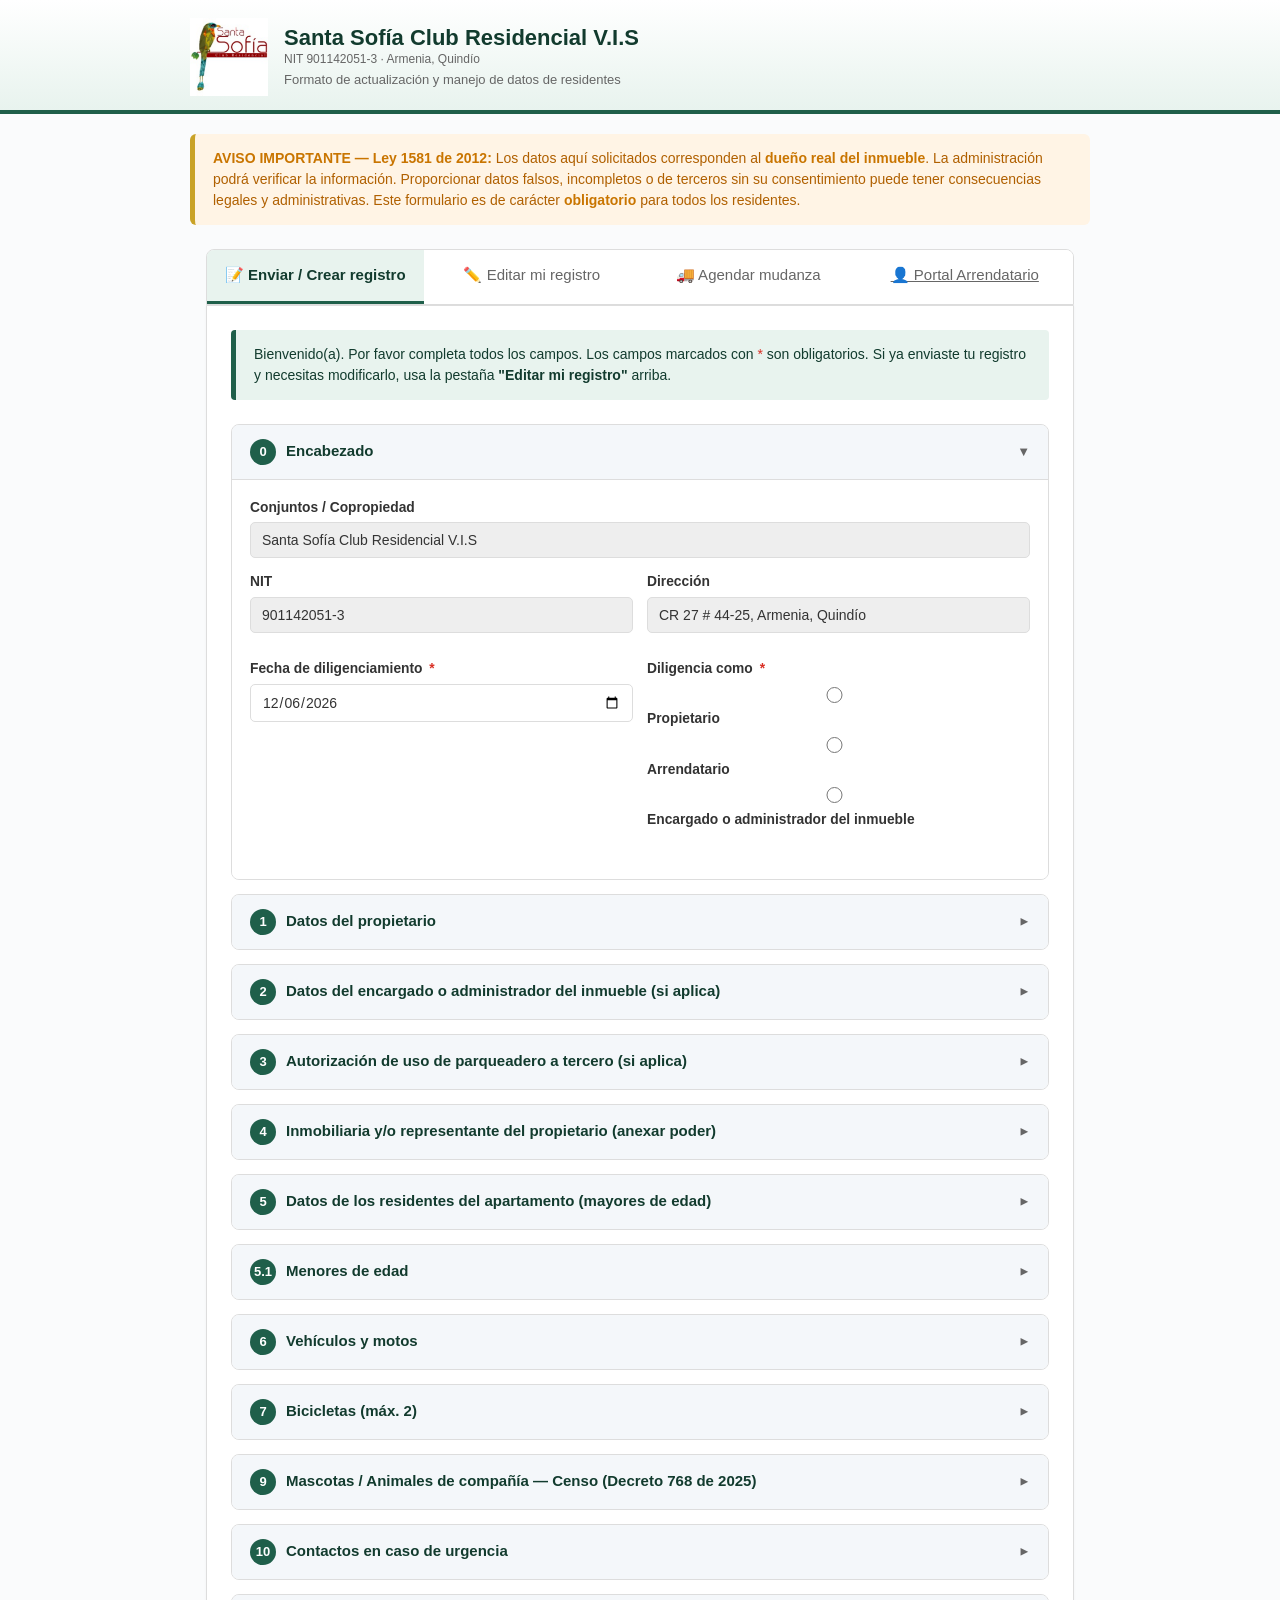
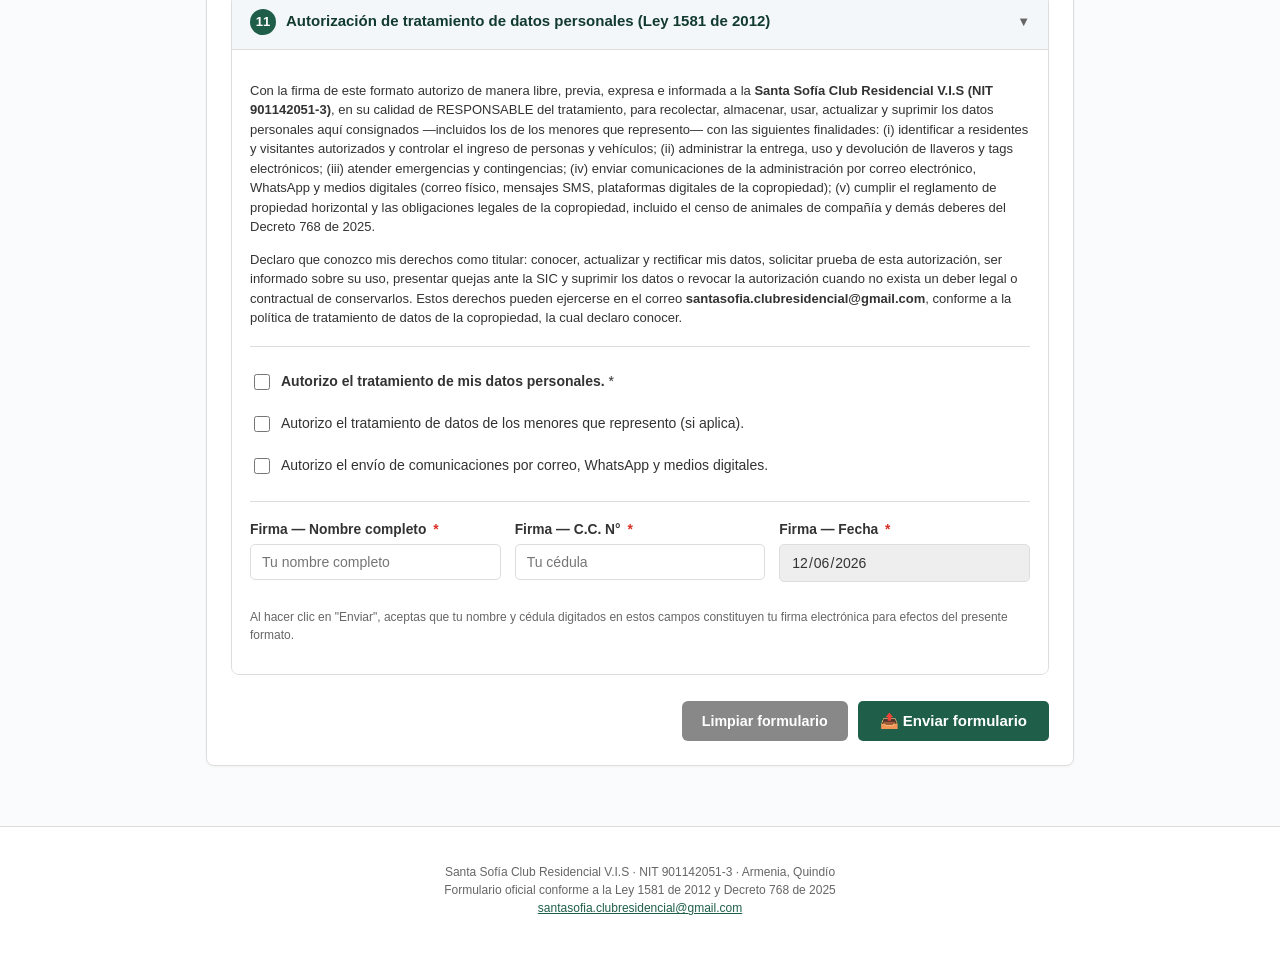
==== index.html @ 2fbe414e "fix(index.html): integrar 'Portal Arrendatario' en mode-tabs (4to tab) El botón estaba en un div sep" ====
<!DOCTYPE html>
<html lang="es">
<head>
  <meta charset="UTF-8">
  <meta name="viewport" content="width=device-width, initial-scale=1.0">
  <meta name="theme-color" content="#0066CC">
  <title>Formulario de Residentes — Santa Sofía Club Residencial V.I.S</title>
  <meta name="description" content="Formulario oficial para actualización de datos de residentes y propietarios de Santa Sofía Club Residencial V.I.S. Armenia, Quindío.">
  <link rel="icon" href="assets/logo.png" type="image/png">
  <link rel="stylesheet" href="assets/styles.css">
  <link rel="stylesheet" href="assets/arrendatario.css">
</head>
<body>

<header class="site-header">
  <div class="header-inner">
    <img src="assets/logo.png" alt="Logo Santa Sofía Club Residencial V.I.S" class="logo">
    <div class="header-text">
      <h1>Santa Sofía Club Residencial V.I.S</h1>
      <p class="nit">NIT 901142051-3 · Armenia, Quindío</p>
      <p class="sub">Formato de actualización y manejo de datos de residentes</p>
    </div>
  </div>
</header>

<div class="legal-banner">
  <strong>AVISO IMPORTANTE — Ley 1581 de 2012:</strong>
  Los datos aquí solicitados corresponden al <strong>dueño real del inmueble</strong>.
  La administración podrá verificar la información. Proporcionar datos falsos, incompletos
  o de terceros sin su consentimiento puede tener consecuencias legales y administrativas.
  Este formulario es de carácter <strong>obligatorio</strong> para todos los residentes.
</div>

<nav class="mode-switcher">
  <div class="mode-tabs" role="tablist">
    <button type="button" class="mode-tab active" data-mode="create" role="tab">
      📝 Enviar / Crear registro
    </button>
    <button type="button" class="mode-tab" data-mode="edit" role="tab">
      ✏️ Editar mi registro
    </button>
    <button type="button" class="mode-tab" data-mode="mudanzas" role="tab">
      🚚 Agendar mudanza
    </button>
    <a href="arrendatario.html" class="mode-tab" role="tab">👤 Portal Arrendatario</a>
  </div>
</nav>

<main>

  <!-- ============================================== -->
  <!-- VISTA: MODO CREAR                               -->
  <!-- ============================================== -->
  <div id="view-create">
    <div class="card" id="form-card">
      <div class="intro">
        Bienvenido(a). Por favor completa todos los campos. Los campos marcados con
        <span style="color:var(--err);">*</span> son obligatorios. Si ya enviaste tu registro y
        necesitas modificarlo, usa la pestaña <strong>"Editar mi registro"</strong> arriba.
      </div>

      <div id="alert-create" class="alert hidden" role="alert"></div>

      <div id="editIndicator" class="alert alert-info hidden">
        <strong>Modo edición activo.</strong> Estás modificando un registro existente.
        Tu N° de formulario se conserva.
        <button type="button" class="btn btn-secondary" id="btnNuevo" style="float:right; padding:4px 12px; font-size:13px;">
          Cancelar y crear uno nuevo
        </button>
        <div style="clear:both;"></div>
      </div>

      <form id="mainForm" novalidate>

        <!-- ====== ENCABEZADO + DILIGENCIA ====== -->
        <div class="section">
          <div class="section-head">
            <span><span class="section-num">0</span>Encabezado</span>
            <span class="arrow">▼</span>
          </div>
          <div class="section-body">
            <div class="field" style="margin-bottom:14px;">
              <label>Conjuntos / Copropiedad</label>
              <input type="text" value="Santa Sofía Club Residencial V.I.S" disabled>
            </div>
            <div class="row">
              <div class="field">
                <label>NIT</label>
                <input type="text" value="901142051-3" disabled>
              </div>
              <div class="field">
                <label>Dirección</label>
                <input type="text" value="CR 27 # 44-25, Armenia, Quindío" disabled>
              </div>
            </div>
            <div class="row">
              <div class="field">
                <label>Fecha de diligenciamiento <span class="req">*</span></label>
                <input type="date" id="firmaFecha" required>
              </div>
              <div class="field">
                <label>Diligencia como <span class="req">*</span></label>
                <div>
                  <label class="radio-row"><input type="radio" name="diligencia" value="Propietario" required> Propietario</label>
                  <label class="radio-row"><input type="radio" name="diligencia" value="Arrendatario"> Arrendatario</label>
                  <label class="radio-row"><input type="radio" name="diligencia" value="Tenedor / Otro"> Encargado o administrador del inmueble</label>
                  <div class="err-msg" style="margin-top:6px;"></div>
                </div>
              </div>
            </div>
          </div>
        </div>

        <!-- ====== 1. DATOS DEL PROPIETARIO ====== -->
        <div class="section collapsed">
          <div class="section-head">
            <span><span class="section-num">1</span>Datos del propietario</span>
            <span class="arrow">▼</span>
          </div>
          <div class="section-body">
            <div class="row">
              <div class="field">
                <label>Nombres y apellidos <span class="req">*</span></label>
                <input type="text" id="nombreProp" placeholder="Como aparece en la cédula" required>
                <div class="err-msg"></div>
              </div>
              <div class="field">
                <label>N° de identificación <span class="req">*</span></label>
                <input type="text" id="ccProp" placeholder="Cédula de ciudadanía" required>
                <div class="err-msg"></div>
              </div>
            </div>
            <div class="row">
              <div class="field">
                <label>Correo electrónico <span class="req">*</span></label>
                <input type="email" id="correoProp" placeholder="ejemplo@correo.com" required>
                <div class="err-msg"></div>
              </div>
              <div class="field">
                <label>Celular <span class="req">*</span></label>
                <input type="tel" id="celProp" placeholder="3001234567" required>
                <div class="err-msg"></div>
              </div>
            </div>
            <div class="row row-3">
              <div class="field">
                <label>Teléfono fijo</label>
                <input type="tel" id="telFijoProp" placeholder="(604) 123 4567">
              </div>
              <div class="field">
                <label>N° de apartamento <span class="req">*</span></label>
                <input type="text" id="apto" placeholder="Ej: 101, 202B, 9804" required>
                <div class="err-msg"></div>
              </div>
              <div class="field">
                <label>Matrícula del apartamento</label>
                <input type="text" id="matriculaApto" placeholder="Autocompleta al escribir el apto">
                <div class="err-msg"></div>
              </div>
            </div>
            <div id="apto-lookup-msg" class="lookup-msg hidden"></div>

            <h4 style="margin-top:18px; color:var(--azul-osc);">Parqueaderos</h4>
            <p style="margin:6px 0 12px 0; padding:12px 14px; background:#FFF7E6; border-left:5px solid #C9A227; border-radius:4px; font-size:14px; color:#5A4500; line-height:1.5;">
              <strong style="font-size:15px;">⚠️ Importante:</strong> si su apartamento <strong>no tiene parqueadero asignado</strong>, deje los campos vacíos y continúe. Los parqueaderos de <strong>Moto</strong> y <strong>Carro</strong> comparten la misma numeración pero tienen matrículas inmobiliarias distintas. Por eso el sistema <strong>no puede identificar la matrícula correcta si no elige primero el tipo</strong>.
              <br><br>
              <strong>Orden correcto para llenar:</strong>
              <br>
              <strong>1.</strong> Seleccione el tipo (<strong>Moto</strong> o <strong>Carro</strong>) en el menú desplegable
              <br>
              <strong>2.</strong> Escriba solo el número de la celda, ejemplo: <code style="background:#fff3cd; padding:2px 6px; border-radius:3px;">60</code>
              <br>
              <strong>3.</strong> La matrícula se autocompletará sola en el tercer campo
            </p>
            <div class="row row-3">
              <div class="field">
                <label>Tipo de parqueadero 1 (opcional)</label>
                <select id="parq1Tipo">
                  <option value="">-- Seleccione primero --</option>
                  <option value="Moto">Moto</option>
                  <option value="Carro">Carro</option>
                </select>
                <div class="err-msg"></div>
              </div>
              <div class="field">
                <label>N° de celda 1 (opcional)</label>
                <input type="text" id="parq1Celda" placeholder="Solo el número, ejemplo: 60">
                <div class="err-msg"></div>
              </div>
              <div class="field">
                <label>Matrícula Parqueadero 1</label>
                <input type="text" id="parq1Mat" placeholder="Se autocompleta al elegir tipo + número" readonly>
                <div class="err-msg"></div>
              </div>
            </div>
            <div id="parq1-lookup-msg" class="lookup-msg hidden"></div>

            <div class="row row-3">
              <div class="field">
                <label>Tipo de parqueadero 2 (opcional)</label>
                <select id="parq2Tipo">
                  <option value="">-- Seleccione primero --</option>
                  <option value="Moto">Moto</option>
                  <option value="Carro">Carro</option>
                </select>
                <div class="err-msg"></div>
              </div>
              <div class="field">
                <label>N° de celda 2 (opcional)</label>
                <input type="text" id="parq2Celda" placeholder="Solo el número, ejemplo: 34">
                <div class="err-msg"></div>
              </div>
              <div class="field">
                <label>Matrícula Parqueadero 2</label>
                <input type="text" id="parq2Mat" placeholder="Se autocompleta al elegir tipo + número" readonly>
                <div class="err-msg"></div>
              </div>
            </div>
            <div id="parq2-lookup-msg" class="lookup-msg hidden"></div>

            <div class="row row-3">
              <div class="field">
                <label>Tipo de parqueadero 3 (opcional)</label>
                <select id="parq3Tipo">
                  <option value="">-- Seleccione primero --</option>
                  <option value="Moto">Moto</option>
                  <option value="Carro">Carro</option>
                </select>
                <div class="err-msg"></div>
              </div>
              <div class="field">
                <label>N° de celda 3 (opcional)</label>
                <input type="text" id="parq3Celda" placeholder="Solo el número, ejemplo: 60">
                <div class="err-msg"></div>
              </div>
              <div class="field">
                <label>Matrícula Parqueadero 3</label>
                <input type="text" id="parq3Mat" placeholder="Se autocompleta al elegir tipo + número" readonly>
                <div class="err-msg"></div>
              </div>
            </div>
            <div id="parq3-lookup-msg" class="lookup-msg hidden"></div>

            <div class="row row-3">
              <div class="field">
                <label>Tipo de parqueadero 4 (opcional)</label>
                <select id="parq4Tipo">
                  <option value="">-- Seleccione primero --</option>
                  <option value="Moto">Moto</option>
                  <option value="Carro">Carro</option>
                </select>
                <div class="err-msg"></div>
              </div>
              <div class="field">
                <label>N° de celda 4 (opcional)</label>
                <input type="text" id="parq4Celda" placeholder="Solo el número, ejemplo: 34">
                <div class="err-msg"></div>
              </div>
              <div class="field">
                <label>Matrícula Parqueadero 4</label>
                <input type="text" id="parq4Mat" placeholder="Se autocompleta al elegir tipo + número" readonly>
                <div class="err-msg"></div>
              </div>
            </div>
            <div id="parq4-lookup-msg" class="lookup-msg hidden"></div>

            <div class="checkbox-row" style="margin-top:14px;">
              <label>
                <input type="checkbox" name="requiereRevision">
                Alguna matrícula mostrada arriba NO coincide con la real; requiere revisión administrativa.
              </label>
            </div>
            <div class="field" id="observMatriculas-wrap" style="display:none; margin-top:8px;">
              <label>Observaciones sobre las matrículas</label>
              <textarea id="observMatriculas" rows="2" placeholder="Indícanos cuál matrícula es incorrecta y, si la sabes, cuál es la correcta"></textarea>
            </div>
          </div>
        </div>

        <!-- ====== 2. DATOS DEL ENCARGADO O ADMINISTRADOR DEL INMUEBLE ====== -->
        <div class="section collapsed">
          <div class="section-head">
            <span><span class="section-num">2</span>Datos del encargado o administrador del inmueble (si aplica)</span>
            <span class="arrow">▼</span>
          </div>
          <div class="section-body">
            <p style="margin-top:0; color:var(--gris-med); font-size:13px;">Esta sección es opcional. Llénala solo si tú eres el encargado o administrador del inmueble y no el propietario.</p>
            <div class="row">
              <div class="field">
                <label>Nombres y apellidos</label>
                <input type="text" id="nombreArr">
              </div>
              <div class="field">
                <label>N° de identificación</label>
                <input type="text" id="ccArr">
              </div>
            </div>
            <div class="row">
              <div class="field">
                <label>Correo electrónico</label>
                <input type="email" id="correArr">
              </div>
              <div class="field">
                <label>Celular</label>
                <input type="tel" id="celArr">
              </div>
            </div>
          </div>
        </div>

        <!-- ====== 3. PARQUEADERO A TERCERO (v2.0: 2 filas × 6 campos) ====== -->
        <div class="section collapsed">
          <div class="section-head">
            <span><span class="section-num">3</span>Autorización de uso de parqueadero a tercero (si aplica)</span>
            <span class="arrow">▼</span>
          </div>
          <div class="section-body">
            <p style="margin-top:0; color:var(--gris-med); font-size:13px;">
              Si algún parqueadero suyo es usado por otra persona (ej: su inquilino no tiene vehículos y usted le alquila el parqueadero),
              complete los datos del tercero autorizado. Puede registrar hasta 2 autorizaciones (ej: una para parqueadero de carro y otra para parqueadero de moto).
              Si no aplica, deje las filas vacías.
            </p>

            <!-- Fila 1 -->
            <div class="autoriz-row" style="border:1px solid var(--gris-claro); border-radius:8px; padding:18px; margin-bottom:14px; background:var(--blanco);">
              <div class="row-title" style="font-weight:600; color:var(--verde-osc); margin-bottom:10px; padding-bottom:6px; border-bottom:1px dashed var(--gris-claro);">
                Fila 1
              </div>
              <div class="row row-6">
                <div class="field">
                  <label>N° Parqueadero</label>
                  <input type="text" id="parqTer1Parq" placeholder="Ej: Carro 119 / Moto 34">
                </div>
                <div class="field">
                  <label>Tipo</label>
                  <select id="parqTer1Tipo">
                    <option value="">Seleccione...</option>
                    <option value="Carro">Carro</option>
                    <option value="Moto">Moto</option>
                  </select>
                </div>
                <div class="field">
                  <label>Placa autorizado</label>
                  <input type="text" id="parqTer1Placa" placeholder="Opcional">
                </div>
                <div class="field">
                  <label>Nombre autorizado</label>
                  <input type="text" id="parqTer1Nom">
                </div>
                <div class="field">
                  <label>Apto N°</label>
                  <input type="text" id="parqTer1Apto">
                </div>
                <div class="field">
                  <label>Celular</label>
                  <input type="tel" id="parqTer1Cel">
                </div>
              </div>
              <div class="field-hint" style="font-size:11px; color:var(--gris-med); margin-top:6px; font-style:italic;">
                Complete todos los campos si autoriza este parqueadero. Si ninguno aplica, deje la fila vacía.
              </div>
            </div>

            <!-- Fila 2 -->
            <div class="autoriz-row" style="border:1px solid var(--gris-claro); border-radius:8px; padding:18px; background:var(--blanco);">
              <div class="row-title" style="font-weight:600; color:var(--verde-osc); margin-bottom:10px; padding-bottom:6px; border-bottom:1px dashed var(--gris-claro);">
                Fila 2 <span style="font-weight:400; color:var(--gris-med); font-size:12px;">— (opcional, para 2do parqueadero)</span>
              </div>
              <div class="row row-6">
                <div class="field">
                  <label>N° Parqueadero</label>
                  <input type="text" id="parqTer2Parq" placeholder="Ej: Carro 119 / Moto 34">
                </div>
                <div class="field">
                  <label>Tipo</label>
                  <select id="parqTer2Tipo">
                    <option value="">Seleccione...</option>
                    <option value="Carro">Carro</option>
                    <option value="Moto">Moto</option>
                  </select>
                </div>
                <div class="field">
                  <label>Placa autorizado</label>
                  <input type="text" id="parqTer2Placa" placeholder="Opcional">
                </div>
                <div class="field">
                  <label>Nombre autorizado</label>
                  <input type="text" id="parqTer2Nom">
                </div>
                <div class="field">
                  <label>Apto N°</label>
                  <input type="text" id="parqTer2Apto">
                </div>
                <div class="field">
                  <label>Celular</label>
                  <input type="tel" id="parqTer2Cel">
                </div>
              </div>
              <div class="field-hint" style="font-size:11px; color:var(--gris-med); margin-top:6px; font-style:italic;">
                Si tiene un segundo parqueadero para autorizar, complete esta fila también.
              </div>
            </div>
          </div>
        </div>

        <!-- ====== 4. INMOBILIARIA ====== -->
        <div class="section collapsed">
          <div class="section-head">
            <span><span class="section-num">4</span>Inmobiliaria y/o representante del propietario (anexar poder)</span>
            <span class="arrow">▼</span>
          </div>
          <div class="section-body">
            <div class="row">
              <div class="field">
                <label>Nombre / Razón social</label>
                <input type="text" id="inmobRazon">
              </div>
              <div class="field">
                <label>NIT</label>
                <input type="text" id="inmobNit">
              </div>
            </div>
            <div class="row row-3">
              <div class="field">
                <label>Persona de contacto</label>
                <input type="text" id="inmobContacto">
              </div>
              <div class="field">
                <label>Teléfono</label>
                <input type="tel" id="inmobTel">
              </div>
              <div class="field">
                <label>Correo</label>
                <input type="email" id="inmobCorreo">
              </div>
            </div>
          </div>
        </div>

        <!-- ====== 5. RESIDENTES MAYORES ====== -->
        <div class="section collapsed">
          <div class="section-head">
            <span><span class="section-num">5</span>Datos de los residentes del apartamento (mayores de edad)</span>
            <span class="arrow">▼</span>
          </div>
          <div class="section-body">
            <p style="margin-top:0; color:var(--gris-med); font-size:13px;">Incluye todas las personas mayores de edad que viven en el apartamento (excepto el titular de la sección 1).</p>
            <div id="residentes-container">
              <!-- 4 residentes en columnas -->
            </div>
          </div>
        </div>

        <!-- ====== 5.1 MENORES ====== -->
        <div class="section collapsed">
          <div class="section-head">
            <span><span class="section-num">5.1</span>Menores de edad</span>
            <span class="arrow">▼</span>
          </div>
          <div class="section-body">
            <p style="margin-top:0; color:var(--gris-med); font-size:13px;">
              El tratamiento de los datos de menores se realiza en su interés superior y bajo la
              autorización del representante legal que firma este formato (Ley 1581 de 2012).
            </p>
            <div id="menores-container"></div>
          </div>
        </div>

        <!-- ====== 6. VEHÍCULOS Y MOTOS ====== -->
        <div class="section collapsed">
          <div class="section-head">
            <span><span class="section-num">6</span>Vehículos y motos</span>
            <span class="arrow">▼</span>
          </div>
          <div class="section-body">
            <div class="subsection-title">Vehículos</div>
            <div id="vehiculos-container"></div>
            <div class="subsection-title">Motos</div>
            <div id="motos-container"></div>
          </div>
        </div>

        <!-- ====== 7. BICICLETAS ====== -->
        <div class="section collapsed">
          <div class="section-head">
            <span><span class="section-num">7</span>Bicicletas (máx. 2)</span>
            <span class="arrow">▼</span>
          </div>
          <div class="section-body">
            <div id="bicis-container"></div>
          </div>
        </div>

        <!-- ====== 9. MASCOTAS ====== -->
        <div class="section collapsed">
          <div class="section-head">
            <span><span class="section-num">9</span>Mascotas / Animales de compañía — Censo (Decreto 768 de 2025)</span>
            <span class="arrow">▼</span>
          </div>
          <div class="section-body">
            <div id="mascotas-container"></div>
            <p style="font-size:12px; color:var(--gris-med);">
              <em>Solo para caninos de manejo especial (Ley 1801/2016 art. 128 y 134; Decreto 768/2025):</em>
              deben registrarse a nombre de un mayor de edad y contar con póliza de responsabilidad
              civil extracontractual vigente.
            </p>
          </div>
        </div>

        <!-- ====== 10. EMERGENCIAS ====== -->
        <div class="section collapsed">
          <div class="section-head">
            <span><span class="section-num">10</span>Contactos en caso de urgencia</span>
            <span class="arrow">▼</span>
          </div>
          <div class="section-body">
            <p style="margin-top:0; color:var(--gris-med); font-size:13px;">En caso de accidente, novedad o contingencia, comunicarse con:</p>
            <div id="emergencias-container"></div>
          </div>
        </div>

        <!-- ====== 11. AUTORIZACIÓN + FIRMA ====== -->
        <div class="section">
          <div class="section-head">
            <span><span class="section-num">11</span>Autorización de tratamiento de datos personales (Ley 1581 de 2012)</span>
            <span class="arrow">▼</span>
          </div>
          <div class="section-body">
            <p style="font-size:13px; color:var(--gris-tx);">
              Con la firma de este formato autorizo de manera libre, previa, expresa e informada a la
              <strong>Santa Sofía Club Residencial V.I.S (NIT 901142051-3)</strong>, en su calidad de RESPONSABLE del tratamiento,
              para recolectar, almacenar, usar, actualizar y suprimir los datos personales aquí consignados
              —incluidos los de los menores que represento— con las siguientes finalidades:
              (i) identificar a residentes y visitantes autorizados y controlar el ingreso de personas y vehículos;
              (ii) administrar la entrega, uso y devolución de llaveros y tags electrónicos;
              (iii) atender emergencias y contingencias;
              (iv) enviar comunicaciones de la administración por correo electrónico, WhatsApp y medios digitales (correo físico, mensajes SMS, plataformas digitales de la copropiedad);
              (v) cumplir el reglamento de propiedad horizontal y las obligaciones legales de la copropiedad,
              incluido el censo de animales de compañía y demás deberes del Decreto 768 de 2025.
            </p>
            <p style="font-size:13px; color:var(--gris-tx);">
              Declaro que conozco mis derechos como titular: conocer, actualizar y rectificar mis datos,
              solicitar prueba de esta autorización, ser informado sobre su uso, presentar quejas ante la SIC
              y suprimir los datos o revocar la autorización cuando no exista un deber legal o contractual
              de conservarlos. Estos derechos pueden ejercerse en el correo <strong>santasofia.clubresidencial@gmail.com</strong>,
              conforme a la política de tratamiento de datos de la copropiedad, la cual declaro conocer.
            </p>

            <hr class="sep">

            <div class="checkbox-row">
              <input type="checkbox" id="autDatos" name="autDatos" required>
              <label for="autDatos"><strong>Autorizo el tratamiento de mis datos personales.</strong> <span class="req">*</span></label>
            </div>
            <div class="checkbox-row">
              <input type="checkbox" id="autMenores" name="autMenores">
              <label for="autMenores">Autorizo el tratamiento de datos de los menores que represento (si aplica).</label>
            </div>
            <div class="checkbox-row">
              <input type="checkbox" id="autCom" name="autCom">
              <label for="autCom">Autorizo el envío de comunicaciones por correo, WhatsApp y medios digitales.</label>
            </div>

            <hr class="sep">

            <div class="row row-3">
              <div class="field">
                <label>Firma — Nombre completo <span class="req">*</span></label>
                <input type="text" id="firmaNom" placeholder="Tu nombre completo" required>
                <div class="err-msg"></div>
              </div>
              <div class="field">
                <label>Firma — C.C. N° <span class="req">*</span></label>
                <input type="text" id="firmaCC" placeholder="Tu cédula" required>
                <div class="err-msg"></div>
              </div>
              <div class="field">
                <label>Firma — Fecha <span class="req">*</span></label>
                <input type="date" id="firmaFecha2" disabled>
              </div>
            </div>
            <p style="font-size:12px; color:var(--gris-med);">
              Al hacer clic en "Enviar", aceptas que tu nombre y cédula digitados en estos campos
              constituyen tu firma electrónica para efectos del presente formato.
            </p>
          </div>
        </div>

        <div class="actions-bar">
          <button type="button" class="btn btn-secondary" onclick="document.getElementById('mainForm').reset(); document.querySelectorAll('.field.has-error').forEach(f=>f.classList.remove('has-error'));">
            Limpiar formulario
          </button>
          <button type="button" class="btn btn-primary" id="btnEnviar">
            📤 Enviar formulario
          </button>
        </div>

      </form>
    </div>

    <!-- ====== TARJETA DE ÉXITO ====== -->
    <div id="success-card" class="card success-card hidden">
      <div class="check">✅</div>
      <h2 id="success-title">¡Registro creado exitosamente!</h2>
      <p>Tu N° de formulario es:</p>
      <div class="num-form" id="success-num-form">SS-0000</div>
      <div class="advice" id="success-advice"></div>
      <div style="margin-top:20px;">
        <button type="button" class="btn btn-secondary" onclick="window.print();">🖨️ Imprimir comprobante</button>
        <button type="button" class="btn btn-primary" id="btnNuevoAfter" onclick="location.reload();">Enviar otro registro</button>
      </div>
    </div>
  </div>

  <!-- ============================================== -->
  <!-- VISTA: MODO EDITAR (LOOKUP)                     -->
  <!-- ============================================== -->
  <div id="view-edit" class="hidden">
    <div class="lookup-box">
      <h3>✏️ Editar mi registro</h3>
      <p>Ingresa tu <strong>N° de formulario</strong> (recibido al crear tu registro) y tu <strong>N° de apartamento</strong> para cargar tus datos y modificarlos.</p>
      <div id="alert-edit" class="alert hidden"></div>
      <div class="field" style="margin-bottom:12px;">
        <label>N° de formulario <span class="req">*</span></label>
        <input type="text" id="lookupNumForm" placeholder="Ej: SS-0042">
      </div>
      <div class="field" style="margin-bottom:18px;">
        <label>N° de apartamento <span class="req">*</span></label>
        <input type="text" id="lookupApto" placeholder="Ej: 101, 202B">
      </div>
      <button type="button" class="btn btn-primary btn-block" id="btnBuscar">
        🔍 Buscar mi registro
      </button>
      <p style="margin-top:18px; font-size:12px; color:var(--gris-med);">
        <strong>¿Perdiste tu N° de formulario?</strong> Escríbenos a
        <a href="mailto:santasofia.clubresidencial@gmail.com">santasofia.clubresidencial@gmail.com</a> con tu nombre, cédula y N° de apartamento
        para que podamos ayudarte a recuperar tu número.
      </p>
    </div>
  </div>

  <!-- ============================================== -->
  <!-- VISTA: MUDANZAS (Agendar)                       -->
  <!-- ============================================== -->
  <div id="view-mudanzas" class="hidden">
    <style>
      #mudCalendario { margin: 12px 0; }
      .mud-mes { margin-bottom: 16px; }
      .mud-mes h4 { color: var(--azul-osc); margin-bottom: 8px; }
      .mud-cal-grid { background: #fff; border: 1px solid var(--gris-borde); border-radius: 8px; padding: 8px; }
      .mud-cal-hdr { display: grid; grid-template-columns: repeat(7, 1fr); gap: 4px; margin-bottom: 6px; }
      .mud-cal-hdr span { text-align: center; font-size: 11px; font-weight: 600; color: var(--gris-med); }
      .mud-cal-dias { display: grid; grid-template-columns: repeat(7, 1fr); gap: 4px; }
      .mud-cal-dias span { aspect-ratio: 1; }
      .mud-dia { aspect-ratio: 1; border: 1px solid var(--gris-borde); border-radius: 6px; background: #fff; cursor: pointer; font-size: 13px; }
      .mud-dia:hover:not(:disabled) { background: var(--azul-claro); }
      .mud-dia-seleccionado { background: var(--azul-osc); color: white; border-color: var(--azul-osc); }
      .mud-dia-deshabilitado { background: #F0F0F0; color: var(--gris-med); cursor: not-allowed; }
      .mud-slots-grid { display: grid; grid-template-columns: repeat(2, 1fr); gap: 8px; margin-top: 12px; }
      .mud-slot { padding: 12px; border: 1px solid var(--gris-borde); border-radius: 6px; background: #fff; cursor: pointer; font-size: 13px; }
      .mud-slot-disponible:hover { background: var(--azul-claro); }
      .mud-slot-ocupado { background: #FFF0F0; color: var(--gris-med); cursor: not-allowed; }
      .mud-slot-seleccionado { background: var(--azul-osc); color: white; border-color: var(--azul-osc); }
      .mud-reserva-card { border: 1px solid var(--gris-borde); border-radius: 8px; padding: 14px; margin-bottom: 10px; background: #fff; }
      .mud-reserva-header { display: flex; justify-content: space-between; align-items: center; margin-bottom: 8px; padding-bottom: 6px; border-bottom: 1px solid var(--gris-borde); }
      .mud-reserva-id { font-family: monospace; font-weight: bold; color: var(--azul-osc); font-size: 15px; }
      .mud-estado-badge { padding: 3px 10px; border-radius: 12px; font-size: 11px; font-weight: 600; }
      .mud-estado-confirmada { background: #DCFCE7; color: #166534; }
      .mud-estado-cancelada { background: #FEE2E2; color: #991B1B; }
      .mud-estado-completada { background: #E0E7FF; color: #3730A3; }
      .mud-reserva-detail { font-size: 13px; line-height: 1.6; }
      .mud-reserva-detail strong { color: var(--azul-osc); }
      .mud-reserva-actions { margin-top: 10px; text-align: right; }
      @media (max-width: 600px) { .mud-slots-grid { grid-template-columns: 1fr; } }
    </style>

    <!-- Vista 1: Login -->
    <div id="mud-vista-login" class="card">
      <h3>🚚 Agendar mudanza</h3>
      <p>Solo el propietario del inmueble o el encargado autorizado pueden reservar el ascensor para mudanza. Las mudanzas deben agendarse con al menos <strong>2 días calendario</strong> de anticipación.</p>
      <div id="alert-mud-login" class="alert hidden" role="alert"></div>
      <div class="field" style="margin-bottom:12px;">
        <label>N° de formulario <span class="req">*</span></label>
        <input type="text" id="mudNumForm" placeholder="Ej: SS-0042" autocomplete="off">
      </div>
      <div class="field" style="margin-bottom:12px;">
        <label>N° de apartamento <span class="req">*</span></label>
        <input type="text" id="mudApto" placeholder="Ej: 311" autocomplete="off">
      </div>
      <div class="field" style="margin-bottom:18px;">
        <label>Cédula del propietario <span class="req">*</span></label>
        <input type="text" id="mudCcProp" placeholder="Solo números, sin puntos ni guiones" inputmode="numeric" autocomplete="off">
        <small style="color:var(--gris-med);">La cédula debe coincidir con la registrada en el formulario de residentes.</small>
      </div>
      <button type="button" class="btn btn-primary btn-block" id="btnMudVerificar">🔍 Verificar</button>
      <div style="text-align:center; margin-top:16px; font-size:13px; color:var(--gris-med);">
        ¿Ya tienes reserva? <a href="#" id="linkMisReservas">Ver mis reservas</a>
      </div>
    </div>

    <!-- Vista 2: Form -->
    <div id="mud-vista-form" class="card hidden">
      <h3>🚚 Agendar mudanza</h3>
      <div id="alert-mud-form" class="alert hidden" role="alert"></div>

      <div class="section">
        <div class="section-head"><span><span class="section-num">1</span>Tipo de autorización</span><span class="arrow">▼</span></div>
        <div class="section-body">
          <label class="radio-row"><input type="radio" name="mudTipo" value="Salida"> <strong>Salida</strong> del arrendatario actual</label>
          <label class="radio-row"><input type="radio" name="mudTipo" value="Ingreso"> <strong>Ingreso</strong> del nuevo arrendatario</label>
        </div>
      </div>

      <div class="section">
        <div class="section-head"><span><span class="section-num">2</span>Torre y ascensor</span><span class="arrow">▼</span></div>
        <div class="section-body">
          <div class="row">
            <div class="field">
              <label>Torre <span class="req">*</span></label>
              <select id="mudTorre">
                <option value="Naranja">Naranja</option>
                <option value="Amarilla">Amarilla</option>
                <option value="Verde">Verde</option>
                <option value="Azul">Azul</option>
              </select>
            </div>
            <div class="field">
              <label>Ascensor</label>
              <input type="text" value="A (único habilitado)" disabled style="background:var(--gris-claro);">
            </div>
          </div>
        </div>
      </div>

      <div class="section">
        <div class="section-head"><span><span class="section-num">3</span>Fecha y horario</span><span class="arrow">▼</span></div>
        <div class="section-body">
          <p style="font-size:13px; color:var(--gris-med); margin-top:0;">
            Domingo y festivos no hay servicio. La vigilancia no permite ingreso en festivos aunque haya reserva.
          </p>
          <div id="mudCalendario"></div>
          <div id="mudSlots"></div>
        </div>
      </div>

      <div class="section">
        <div class="section-head"><span><span class="section-num">4</span>Datos adicionales (opcionales)</span><span class="arrow">▼</span></div>
        <div class="section-body">
          <div class="row">
            <div class="field"><label>Empresa de mudanza</label><input type="text" id="mudEmpresa" placeholder="Ej: Mudanzas XYZ"></div>
            <div class="field"><label>Placa del vehículo</label><input type="text" id="mudPlaca" placeholder="Ej: ABC123" maxlength="10"></div>
          </div>
          <div class="field"><label>Observaciones</label><textarea id="mudObservaciones" rows="2" placeholder="Información adicional"></textarea></div>
        </div>
      </div>

      <div style="margin-top:20px; display:flex; gap:10px;">
        <button type="button" class="btn btn-secondary" id="btnMudVolver">← Volver al inicio</button>
        <button type="button" class="btn btn-secondary" id="btnMudMisReservas">📋 Ver mis reservas</button>
        <button type="button" class="btn btn-primary btn-block" id="btnMudReservar" disabled>📅 Confirmar reserva</button>
      </div>
    </div>

    <!-- Vista 3: Confirmación -->
    <div id="mud-vista-ok" class="card hidden">
      <h3>✅ Reserva confirmada</h3>
      <p>ID Reserva: <strong id="mudOkId"></strong></p>
      <div id="mudOkDetalle"></div>
      <div id="mudOkAlerta" class="alert alert-info hidden"></div>
      <div style="margin-top:20px; display:flex; gap:10px;">
        <button type="button" class="btn btn-primary btn-block" id="btnMudOtra">Hacer otra reserva</button>
        <button type="button" class="btn btn-secondary btn-block" id="btnMudVerMisReservas">📋 Ver mis reservas</button>
      </div>
    </div>

    <!-- Vista 4: Mis reservas (FUNCIONAL) -->
    <div id="mud-vista-mis" class="card hidden">
      <h3>📋 Mis reservas</h3>
      <p id="mudMisSubtitulo" style="color:var(--gris-med);"></p>
      <div id="alert-mud-mis" class="alert hidden" role="alert"></div>
      <div id="mudMisLista"></div>
      <div style="margin-top:20px;">
        <button type="button" class="btn btn-secondary" id="btnMudVolverMis">← Volver al inicio</button>
      </div>
    </div>

  </div>

</main>

<footer class="site-footer">
  <p>
    Santa Sofía Club Residencial V.I.S · NIT 901142051-3 · Armenia, Quindío<br>
    Formulario oficial conforme a la Ley 1581 de 2012 y Decreto 768 de 2025<br>
    <a href="mailto:santasofia.clubresidencial@gmail.com">santasofia.clubresidencial@gmail.com</a>
  </p>
</footer>

<script src="js/clear-residente.js"></script>
<script src="js/app.js"></script>
<script>
  // ============================================================
  // Generador dinámico de campos repetidos (residentes, vehículos, etc.)
  // ============================================================
  function makeRowHTML(prefix, fields) {
    return '<div class="row row-3">' +
      fields.map(f => `
        <div class="field">
          <label>${f.label}</label>
          <input type="${f.type || 'text'}" id="${prefix}${f.id}" placeholder="${f.ph || ''}">
        </div>`).join('') +
      '</div>';
  }

  // Residentes (4)
  const residentesFields = [
    { id: 'Nombre', label: 'Nombres y apellidos' },
    { id: 'CC',     label: 'Cédula' },
    { id: 'Correo', label: 'Correo', type: 'email' },
    { id: 'Cel',    label: 'Celular', type: 'tel' },
    { id: 'Parent', label: 'Parentesco' },
  ];
  let html = '';
  for (let i = 1; i <= 4; i++) {
    html += '<div class="subsection-title">Residente #' + i + '</div>';
    html += '<div class="row">' +
      ['Nombre','CC'].map(f => `
        <div class="field"><label>${i === 1 ? (f === 'Nombre' ? 'Nombres y apellidos' : 'Cédula') : (f === 'Nombre' ? 'Nombres y apellidos' : 'Cédula')}</label>
        <input type="text" id="r${i}${f}"></div>`).join('') +
      '</div>' +
      '<div class="row row-3">' +
      [
        { id: 'Correo', label: 'Correo', type: 'email' },
        { id: 'Cel', label: 'Celular', type: 'tel' },
        { id: 'Parent', label: 'Parentesco' }
      ].map(f => `<div class="field"><label>${f.label}</label><input type="${f.type||'text'}" id="r${i}${f.id}"></div>`).join('') +
      '</div>';
  }
  document.getElementById('residentes-container').innerHTML = html;

  // Menores (4)
  html = '';
  for (let i = 1; i <= 4; i++) {
    html += '<div class="subsection-title">Menor #' + i + '</div>' +
      '<div class="row row-3">' +
        '<div class="field"><label>Nombres y apellidos</label><input type="text" id="m' + i + 'Nombre"></div>' +
        '<div class="field"><label>Edad</label><input type="number" id="m' + i + 'Edad" min="0" max="17"></div>' +
        '<div class="field"><label>Parentesco / representante legal</label><input type="text" id="m' + i + 'Parent"></div>' +
      '</div>';
  }
  document.getElementById('menores-container').innerHTML = html;

  // Vehículos (4)
  html = '';
  for (let i = 1; i <= 4; i++) {
    html += '<div class="subsection-title">Vehículo #' + i + '</div>' +
      '<div class="row row-3">' +
        ['Marca','Tipo','Color','Placa','Modelo'].map(f =>
          '<div class="field"><label>' + f + '</label><input type="text" id="v' + i + f + '"></div>').join('') +
        '<div class="field"><label>N° Tag</label><input type="text" id="v' + i + 'Tag"></div>' +
      '</div>';
  }
  document.getElementById('vehiculos-container').innerHTML = html;

  // Motos (4)
  html = '';
  for (let i = 1; i <= 4; i++) {
    html += '<div class="subsection-title">Moto #' + i + '</div>' +
      '<div class="row row-3">' +
        ['Marca','Tipo','Color','Placa','Modelo'].map(f =>
          '<div class="field"><label>' + f + '</label><input type="text" id="mo' + i + f + '"></div>').join('') +
        '<div class="field"><label>N° Tag</label><input type="text" id="mo' + i + 'Tag"></div>' +
      '</div>';
  }
  document.getElementById('motos-container').innerHTML = html;

  // Bicis (2)
  html = '';
  for (let i = 1; i <= 2; i++) {
    html += '<div class="subsection-title">Bicicleta #' + i + '</div>' +
      '<div class="row">' +
        ['Marca','Color','Clase','Serial'].map(f =>
          '<div class="field"><label>' + (f === 'Serial' ? 'N° serial del marco' : f) + '</label><input type="text" id="bici' + i + f + '"></div>').join('') +
      '</div>';
  }
  document.getElementById('bicis-container').innerHTML = html;

  // Mascotas (4)
  html = '';
  for (let i = 1; i <= 4; i++) {
    html += '<div class="subsection-title">Mascota #' + i + '</div>' +
      '<div class="row row-3">' +
        '<div class="field"><label>Tipo</label><input type="text" id="masc' + i + 'Tipo" placeholder="Perro, Gato, ..."></div>' +
        '<div class="field"><label>Nombre</label><input type="text" id="masc' + i + 'Nombre"></div>' +
        '<div class="field"><label>Raza</label><input type="text" id="masc' + i + 'Raza"></div>' +
      '</div>' +
      '<div class="row row-3">' +
        '<div class="field"><label>Color</label><input type="text" id="masc' + i + 'Color"></div>' +
        '<div class="field"><label>Sexo</label><select id="masc' + i + 'Sexo"><option value="">—</option><option>Macho</option><option>Hembra</option></select></div>' +
        '<div class="field"><label>Fecha última vacuna</label><input type="date" id="masc' + i + 'Vacuna"></div>' +
      '</div>' +
      '<div class="row">' +
        '<div class="field"><label>¿Manejo especial?</label>' +
          '<div>' +
            '<label class="radio-row"><input type="radio" name="masc' + i + 'Esp" value="Sí"> Sí</label>' +
            '<label class="radio-row"><input type="radio" name="masc' + i + 'Esp" value="No"> No</label>' +
          '</div></div>' +
      '</div>' +
      '<div class="row row-3">' +
        '<div class="field"><label>N° de registro del canino</label><input type="text" id="masc' + i + 'Registro"></div>' +
        '<div class="field"><label>Aseguradora</label><input type="text" id="masc' + i + 'Aseguradora"></div>' +
        '<div class="field"><label>N° de póliza</label><input type="text" id="masc' + i + 'Poliza"></div>' +
      '</div>';
  }
  document.getElementById('mascotas-container').innerHTML = html;

  // Emergencias (2)
  html = '';
  for (let i = 1; i <= 2; i++) {
    html += '<div class="subsection-title">Contacto #' + i + '</div>' +
      '<div class="row row-3">' +
        '<div class="field"><label>Nombre</label><input type="text" id="em' + i + 'Nombre"></div>' +
        '<div class="field"><label>Parentesco</label><input type="text" id="em' + i + 'Parent"></div>' +
        '<div class="field"><label>Teléfonos</label><input type="tel" id="em' + i + 'Tel"></div>' +
      '</div>';
  }
  document.getElementById('emergencias-container').innerHTML = html;

  // Sincronizar fecha firma
  document.getElementById('firmaFecha').addEventListener('change', (e) => {
    document.getElementById('firmaFecha2').value = e.target.value;
  });
  // Inicializar firmaFecha2 con el valor actual de firmaFecha
  document.getElementById('firmaFecha2').value = document.getElementById('firmaFecha').value;
</script>

</body>
</html>
---- assets/styles.css ----
/* ============================================================
   Santa Sofía Club Residencial V.I.S — Estilos del formulario público
   Tema claro, paleta sobria institucional
   ============================================================ */

:root {
  --azul:        #1F5F4A;   /* verde institucional principal */
  --azul-osc:    #123B2E;
  --azul-claro:  #E8F3EE;
  --verde-azul:  #C9A227;   /* dorado/acento */
  --naranja:     #C9A227;
  --naranja-osc: #C97500;
  --gris-tx:     #333333;
  --gris-med:    #666666;
  --gris-borde:  #DDDDDD;
  --fondo:       #FAFBFC;
  --fondo-card:  #FFFFFF;
  --ok:          #1E8E3E;
  --ok-fondo:    #E6F4EA;
  --err:         #D93025;
  --err-fondo:   #FCE8E6;
  --adv:         #B06000;
  --adv-fondo:   #FFF4E5;
}

* { box-sizing: border-box; }

html, body {
  margin: 0;
  padding: 0;
  font-family: -apple-system, BlinkMacSystemFont, "Segoe UI", Roboto, Oxygen, Ubuntu, Cantarell, "Helvetica Neue", Arial, sans-serif;
  color: var(--gris-tx);
  background: var(--fondo);
  line-height: 1.5;
  font-size: 15px;
}

a { color: var(--azul); }
a:hover { color: var(--azul-osc); }

/* ---------- HEADER ---------- */
header.site-header {
  background: linear-gradient(180deg, #FFFFFF 0%, var(--azul-claro) 100%);
  border-bottom: 4px solid var(--azul);
  padding: 18px 16px 14px;
}
.header-inner {
  max-width: 900px;
  margin: 0 auto;
  display: flex;
  align-items: center;
  gap: 16px;
}
.header-inner img.logo {
  width: 78px;
  height: 78px;
  object-fit: contain;
  flex-shrink: 0;
}
.header-text h1 {
  margin: 0;
  font-size: 22px;
  color: var(--azul-osc);
  font-weight: 700;
  line-height: 1.15;
}
.header-text .sub {
  margin: 2px 0 0;
  color: var(--gris-med);
  font-size: 13px;
}
.header-text .nit {
  margin: 0;
  font-size: 12px;
  color: var(--gris-med);
}

/* ---------- AVISO LEGAL DESTACADO ---------- */
.legal-banner {
  background: var(--adv-fondo);
  border-left: 5px solid var(--naranja);
  padding: 14px 18px;
  margin: 20px auto 0;
  max-width: 900px;
  border-radius: 6px;
  font-size: 14px;
  color: var(--adv);
}
.legal-banner strong { color: var(--naranja-osc); }

/* ---------- MODO SWITCHER (CREAR / EDITAR) ---------- */
.mode-switcher {
  max-width: 900px;
  margin: 24px auto 0;
  padding: 0 16px;
}
.mode-tabs {
  display: flex;
  gap: 0;
  background: var(--fondo-card);
  border: 1px solid var(--gris-borde);
  border-radius: 8px 8px 0 0;
  overflow: hidden;
}
.mode-tab {
  flex: 1;
  padding: 14px 16px;
  text-align: center;
  background: var(--fondo-card);
  border: none;
  cursor: pointer;
  font-size: 15px;
  color: var(--gris-med);
  font-weight: 500;
  transition: all .15s;
  border-bottom: 3px solid transparent;
}
.mode-tab.active {
  background: var(--azul-claro);
  color: var(--azul-osc);
  font-weight: 700;
  border-bottom-color: var(--azul);
}
.mode-tab:hover:not(.active) {
  background: #F0F4F8;
  color: var(--azul-osc);
}

/* ---------- MAIN ---------- */
main {
  max-width: 900px;
  margin: 0 auto;
  padding: 0 16px 60px;
}
.card {
  background: var(--fondo-card);
  border: 1px solid var(--gris-borde);
  border-radius: 0 0 8px 8px;
  padding: 24px;
  box-shadow: 0 1px 3px rgba(0,0,0,0.04);
}

.intro {
  background: var(--azul-claro);
  border-left: 5px solid var(--azul);
  padding: 14px 18px;
  border-radius: 4px;
  margin-bottom: 24px;
  font-size: 14px;
  color: var(--azul-osc);
}

/* ---------- SECCIONES PLEGABLES ---------- */
.section {
  border: 1px solid var(--gris-borde);
  border-radius: 8px;
  margin-bottom: 14px;
  background: #FCFCFD;
  overflow: hidden;
}
.section-head {
  padding: 14px 18px;
  background: #F4F7FA;
  cursor: pointer;
  display: flex;
  align-items: center;
  justify-content: space-between;
  font-weight: 600;
  color: var(--azul-osc);
  user-select: none;
}
.section-head .arrow {
  transition: transform .2s;
  font-size: 13px;
  color: var(--gris-med);
}
.section.collapsed .section-head .arrow { transform: rotate(-90deg); }
.section-num {
  display: inline-block;
  background: var(--azul);
  color: #fff;
  border-radius: 50%;
  width: 26px;
  height: 26px;
  line-height: 26px;
  text-align: center;
  font-size: 13px;
  margin-right: 10px;
  flex-shrink: 0;
}
.section-body {
  padding: 18px;
  border-top: 1px solid var(--gris-borde);
  background: #FFF;
}
.section.collapsed .section-body { display: none; }

/* ---------- CAMPOS ---------- */
.row {
  display: grid;
  grid-template-columns: 1fr 1fr;
  gap: 14px;
  margin-bottom: 14px;
}
.row.row-1 { grid-template-columns: 1fr; }
.row.row-3 { grid-template-columns: 1fr 1fr 1fr; }
.row.row-6 { grid-template-columns: repeat(6, minmax(115px, 1fr)); gap: 14px; }
@media (max-width: 1024px) {
  .row.row-6 { grid-template-columns: repeat(3, 1fr); }
}
@media (max-width: 640px) {
  .row, .row.row-3, .row.row-6 { grid-template-columns: 1fr; }
}

/* ---------- v2.1 — Sección 3 uniforme ---------- */
.autoriz-row .field label { min-height: 32px; line-height: 1.3; }
.autoriz-row .field input,
.autoriz-row .field select { height: 38px; box-sizing: border-box; }
.field-hint { font-size: 11px; color: var(--gris-med); margin-top: 6px; font-style: italic; }

.field {
  display: flex;
  flex-direction: column;
}
.field label {
  font-size: 13px;
  font-weight: 600;
  color: var(--gris-tx);
  margin-bottom: 5px;
}
.field label .req {
  color: var(--err);
  margin-left: 3px;
}
.field input[type=text],
.field input[type=email],
.field input[type=tel],
.field input[type=number],
.field input[type=date],
.field select,
.field textarea {
  padding: 9px 11px;
  border: 1px solid var(--gris-borde);
  border-radius: 5px;
  font-size: 14px;
  font-family: inherit;
  background: #FFF;
  color: var(--gris-tx);
  transition: border .15s, box-shadow .15s;
  width: 100%;
}
.field input:focus,
.field select:focus,
.field textarea:focus {
  outline: none;
  border-color: var(--azul);
  box-shadow: 0 0 0 3px rgba(31,95,74,0.15);
}
.field input:disabled { background: #EEE; cursor: not-allowed; }
.field .hint {
  font-size: 12px;
  color: var(--gris-med);
  margin-top: 3px;
}
.field .err-msg {
  color: var(--err);
  font-size: 12px;
  margin-top: 3px;
  display: none;
}
.field.has-error input,
.field.has-error select,
.field.has-error textarea {
  border-color: var(--err);
  background: var(--err-fondo);
}
.field.has-error .err-msg { display: block; }

.subsection-title {
  font-size: 14px;
  font-weight: 600;
  color: var(--azul-osc);
  margin: 18px 0 8px;
  padding-bottom: 4px;
  border-bottom: 1px dashed var(--gris-borde);
}
.subsection-title:first-child { margin-top: 0; }

/* ---------- CHECKBOXES ---------- */
.checkbox-row {
  display: flex;
  align-items: flex-start;
  gap: 8px;
  margin-bottom: 8px;
  padding: 6px 0;
}
.checkbox-row input[type=checkbox] {
  margin-top: 3px;
  width: 16px;
  height: 16px;
  accent-color: var(--azul);
  flex-shrink: 0;
}
.checkbox-row label {
  font-size: 14px;
  cursor: pointer;
}

.radio-row {
  display: inline-flex;
  align-items: center;
  gap: 6px;
  margin-right: 18px;
  margin-bottom: 6px;
  font-size: 14px;
  cursor: pointer;
}
.radio-row input { accent-color: var(--azul); width: 16px; height: 16px; }

/* ---------- BOTONES ---------- */
.btn {
  display: inline-block;
  padding: 11px 22px;
  border: none;
  border-radius: 5px;
  font-size: 15px;
  font-weight: 600;
  font-family: inherit;
  cursor: pointer;
  transition: background .15s, transform .05s;
  text-align: center;
}
.btn:active { transform: scale(0.98); }
.btn-primary {
  background: var(--azul);
  color: #fff;
}
.btn-primary:hover { background: var(--azul-osc); }
.btn-primary:disabled {
  background: #999;
  cursor: not-allowed;
  transform: none;
}
.btn-secondary {
  background: #fff;
  color: var(--azul);
  border: 1.5px solid var(--azul);
}
.btn-secondary:hover { background: var(--azul-claro); }
.btn-block { width: 100%; }

.actions-bar {
  display: flex;
  gap: 10px;
  justify-content: flex-end;
  margin-top: 26px;
  flex-wrap: wrap;
}
@media (max-width: 640px) {
  .actions-bar { flex-direction: column; }
  .actions-bar .btn { width: 100%; }
}

/* ---------- MENSAJES ---------- */
.alert {
  padding: 12px 16px;
  border-radius: 5px;
  font-size: 14px;
  margin: 12px 0;
}
.alert-ok {
  background: var(--ok-fondo);
  color: var(--ok);
  border-left: 4px solid var(--ok);
}
.alert-err {
  background: var(--err-fondo);
  color: var(--err);
  border-left: 4px solid var(--err);
}
.alert-info {
  background: var(--azul-claro);
  color: var(--azul-osc);
  border-left: 4px solid var(--azul);
}
.alert strong { font-weight: 700; }

/* ---------- LOOKUP DE MATRÍCULAS ---------- */
.lookup-msg {
  margin: 8px 0 14px 0;
  padding: 10px 14px;
  border-radius: 5px;
  font-size: 14px;
  line-height: 1.4;
}
.lookup-msg.ok {
  background: var(--ok-fondo);
  color: var(--ok);
  border-left: 4px solid var(--ok);
}
.lookup-msg.warn {
  background: #FFF7E6;
  color: #8A5A00;
  border-left: 4px solid var(--naranja);
}
.lookup-msg.err {
  background: var(--err-fondo);
  color: var(--err);
  border-left: 4px solid var(--err);
}
.lookup-msg strong { font-weight: 700; }
.lookup-field-hint {
  display: block;
  font-size: 12px;
  color: var(--gris-med);
  margin-top: 4px;
}

/* ---------- PANTALLA DE EDICIÓN: LOOKUP ---------- */
.lookup-box {
  max-width: 480px;
  margin: 30px auto;
  background: #fff;
  border: 1px solid var(--gris-borde);
  border-radius: 8px;
  padding: 28px 24px;
}
.lookup-box h3 {
  margin: 0 0 6px;
  color: var(--azul-osc);
}
.lookup-box p {
  margin: 0 0 18px;
  font-size: 13px;
  color: var(--gris-med);
}
.lookup-result {
  margin-top: 20px;
  padding: 18px;
  border-radius: 6px;
  background: var(--ok-fondo);
  border-left: 4px solid var(--ok);
  font-size: 14px;
  color: var(--ok);
}
.lookup-result strong { font-size: 18px; letter-spacing: 1px; }
.lookup-result .apto-found {
  margin-top: 4px;
  color: var(--gris-med);
  font-size: 13px;
}

/* ---------- MODAL ÉXITO ---------- */
.success-card {
  text-align: center;
  padding: 36px 24px;
}
.success-card .check {
  font-size: 56px;
  color: var(--ok);
  margin-bottom: 10px;
}
.success-card h2 {
  color: var(--ok);
  margin: 0 0 8px;
}
.success-card .num-form {
  background: var(--azul-claro);
  border: 2px dashed var(--azul);
  border-radius: 8px;
  padding: 14px;
  margin: 18px auto;
  display: inline-block;
  font-size: 28px;
  font-weight: 700;
  letter-spacing: 3px;
  color: var(--azul-osc);
}
.success-card .advice {
  background: var(--adv-fondo);
  border-radius: 5px;
  padding: 12px;
  margin: 18px auto 0;
  font-size: 13px;
  color: var(--adv);
  max-width: 480px;
  text-align: left;
}

/* ---------- UTIL ---------- */
.hidden { display: none !important; }
.text-right { text-align: right; }
hr.sep {
  border: none;
  border-top: 1px solid var(--gris-borde);
  margin: 18px 0;
}

footer.site-footer {
  text-align: center;
  font-size: 12px;
  color: var(--gris-med);
  padding: 24px 16px;
  border-top: 1px solid var(--gris-borde);
  background: #FFF;
}
footer.site-footer a { color: var(--azul); }


select {
  width: 100%;
  padding: 10px 12px;
  border: 1.5px solid var(--gris-borde);
  border-radius: 6px;
  font-size: 14px;
  font-family: inherit;
  background: white;
  cursor: pointer;
  transition: border-color 0.15s, box-shadow 0.15s;
}
select:focus {
  outline: none;
  border-color: var(--azul);
  box-shadow: 0 0 0 3px rgba(31, 95, 74, 0.15);
}


input[readonly] {
  background-color: #f5f5f5;
  color: var(--azul-osc);
  cursor: not-allowed;
}

/* Hacer que el selector se vea más prominente */
select {
  font-weight: 600;
}
---- assets/arrendatario.css ----
/* ============================================================
   PORTAL DE ARRENDATARIOS — estilos específicos
   Santa Sofía Club Residencial V.I.S (spec-arrendatarios.md F3)
   Replica el patrón Cerro Azul (residente.css), adaptado a Santa Sofía.
   ============================================================ */

.lookup-box {
  max-width: 520px;
  margin: 30px auto;
  padding: 28px;
  background: var(--fondo-card, #fff);
  border-radius: 12px;
  box-shadow: 0 4px 16px rgba(0, 0, 0, 0.08);
}

.lookup-box h3 {
  color: var(--azul-osc, #1f4e79);
  margin: 0 0 12px;
  font-size: 1.3em;
}

.lookup-box p {
  margin: 8px 0;
  color: var(--gris-tx, #333);
  line-height: 1.5;
}

.alert {
  margin-top: 12px;
  padding: 10px 14px;
  border-radius: 6px;
  font-size: 0.93em;
  display: none;
}

.alert.hidden { display: none !important; }
.alert.show { display: block; }
.alert.error { background: var(--err-fondo, #fde8e8); color: var(--err, #c00); border-left: 4px solid var(--err, #c00); }
.alert.success { background: var(--ok-fondo, #e8f5e8); color: var(--ok, #080); border-left: 4px solid var(--ok, #080); }
.alert.info { background: var(--adv-fondo, #fff8e0); color: var(--adv, #a06000); border-left: 4px solid var(--adv, #a06000); }

.residente-block {
  border: 1px solid var(--gris-borde, #ccc);
  border-radius: 8px;
  padding: 16px;
  margin-bottom: 12px;
  background: var(--fondo, #fafafa);
}

.residente-block h4 {
  margin: 0 0 12px;
  color: var(--azul-osc, #1f4e79);
  font-size: 1em;
}

.field {
  margin-bottom: 12px;
}

.field label {
  display: block;
  margin-bottom: 4px;
  font-weight: 600;
  color: var(--gris-tx, #333);
  font-size: 0.92em;
}

.field input,
.field select,
.field textarea {
  width: 100%;
  padding: 8px 10px;
  border: 1px solid var(--gris-borde, #ccc);
  border-radius: 4px;
  font-size: 0.95em;
  font-family: inherit;
  box-sizing: border-box;
}

.field input:focus,
.field select:focus,
.field textarea:focus {
  outline: none;
  border-color: var(--azul, #06c);
  box-shadow: 0 0 0 2px rgba(0, 102, 204, 0.15);
}

.field .req { color: var(--err, #c00); }
.field .help { display: block; margin-top: 4px; color: var(--gris-med, #888); font-size: 0.85em; }

.residentes-list {
  list-style: none;
  padding: 0;
  margin: 12px 0;
}

.residentes-list li {
  padding: 8px 12px;
  background: var(--azul-claro, #e6f0fa);
  border-radius: 4px;
  margin-bottom: 6px;
  font-size: 0.95em;
}

.field-row {
  display: grid;
  grid-template-columns: 1fr 1fr;
  gap: 12px;
}

@media (max-width: 480px) {
  .field-row { grid-template-columns: 1fr; }
}

.hidden { display: none !important; }

/* Zona de borrado en index.html (modo edición) — clearResidente */
.zona-borrado {
  margin-top: 24px;
  padding: 16px;
  background: #fff8e0;
  border: 1px solid #f0c040;
  border-radius: 8px;
}

.zona-borrado h4 {
  margin: 0 0 8px;
  color: #a06000;
  font-size: 1em;
}

.zona-borrado p {
  margin: 8px 0;
  color: #555;
  font-size: 0.9em;
}

.btn-danger {
  background: #c00;
  color: #fff;
  border: none;
  padding: 10px 20px;
  border-radius: 6px;
  font-size: 0.95em;
  font-weight: 600;
  cursor: pointer;
}

.btn-danger:hover { background: #a00; }
.btn-danger:disabled { background: #ccc; cursor: not-allowed; }

.btn-secondary {
  background: #888;
  color: #fff;
  border: none;
  padding: 10px 20px;
  border-radius: 6px;
  font-size: 0.95em;
  cursor: pointer;
}

.btn-secondary:hover { background: #666; }

.modal-overlay {
  position: fixed;
  top: 0; left: 0; right: 0; bottom: 0;
  background: rgba(0,0,0,0.5);
  display: flex;
  align-items: center;
  justify-content: center;
  z-index: 9999;
}

.modal-content {
  background: #fff;
  border-radius: 12px;
  padding: 24px;
  max-width: 480px;
  width: 90%;
  box-shadow: 0 8px 32px rgba(0,0,0,0.3);
}

.modal-content h3 {
  margin: 0 0 12px;
  color: #c00;
}

.modal-content p {
  margin: 8px 0;
  color: #333;
}

.modal-buttons {
  display: flex;
  gap: 12px;
  margin-top: 16px;
}

.modal-buttons button { flex: 1; }
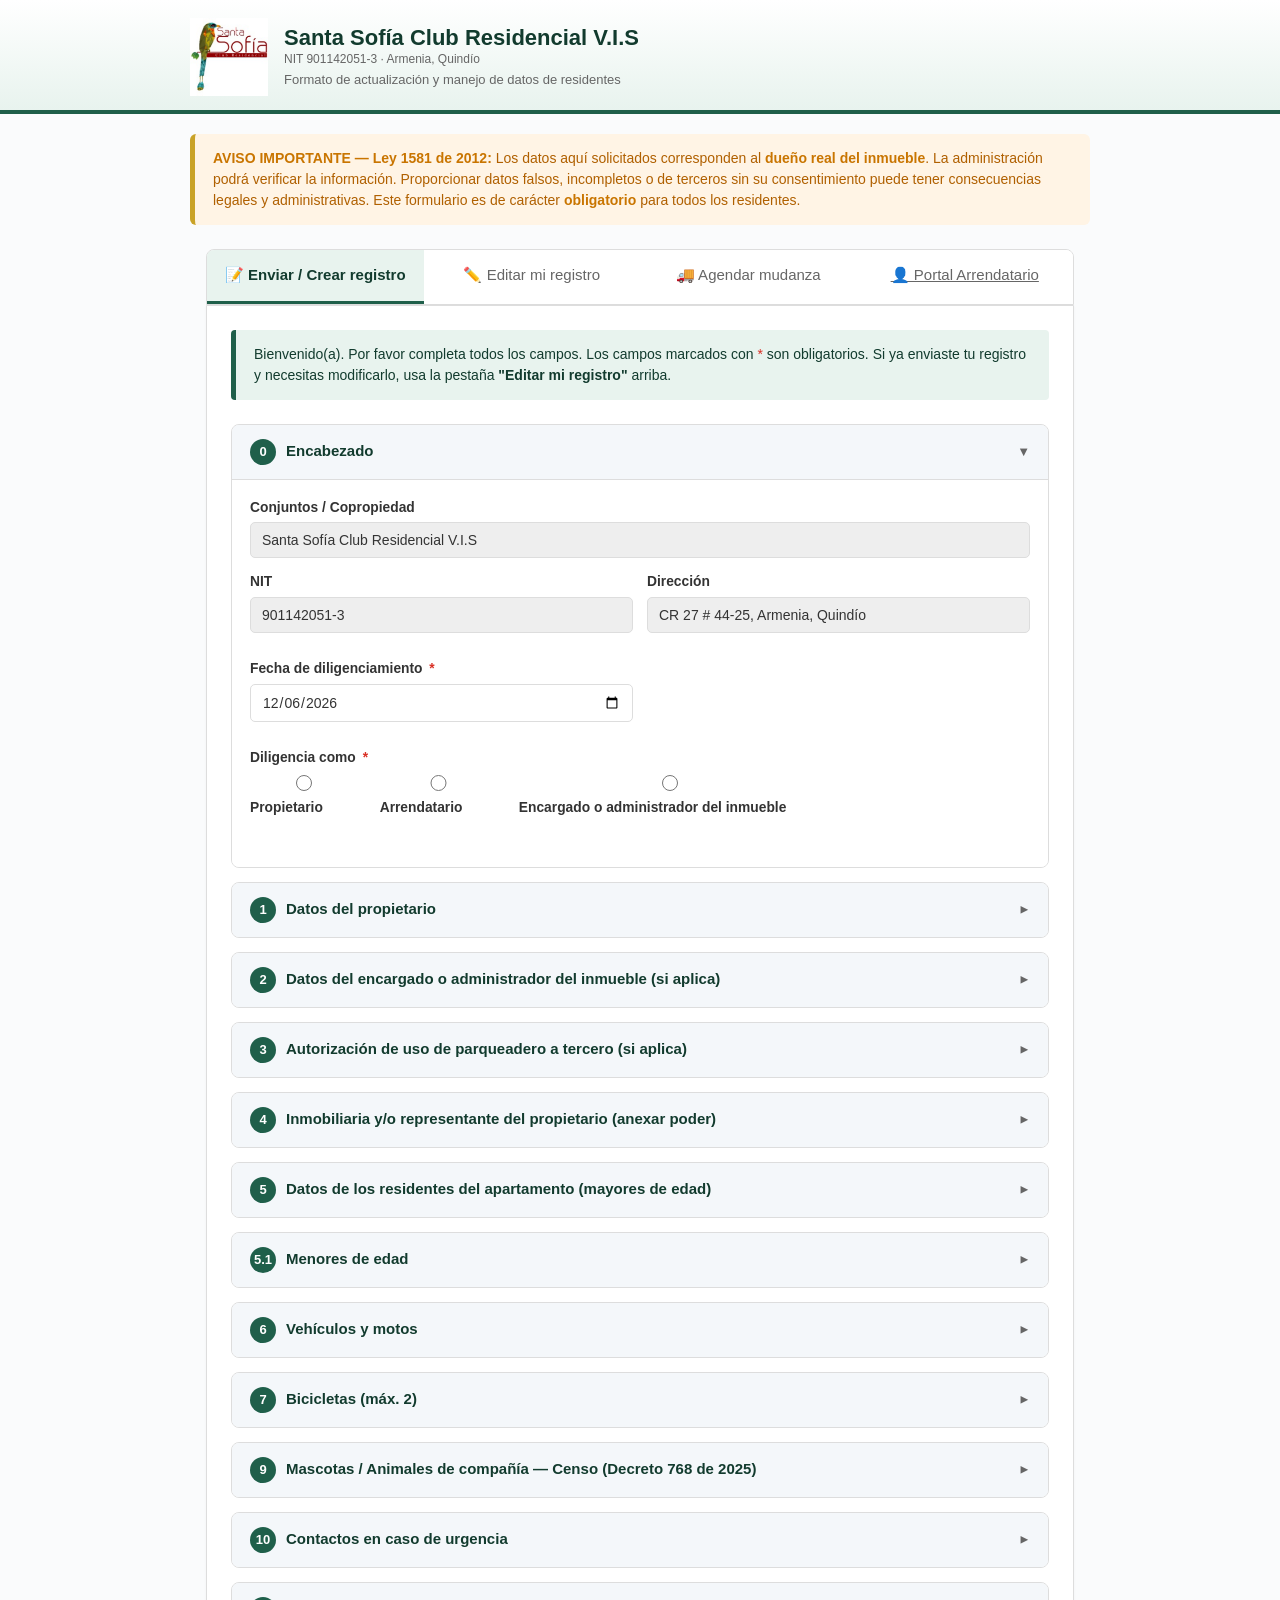
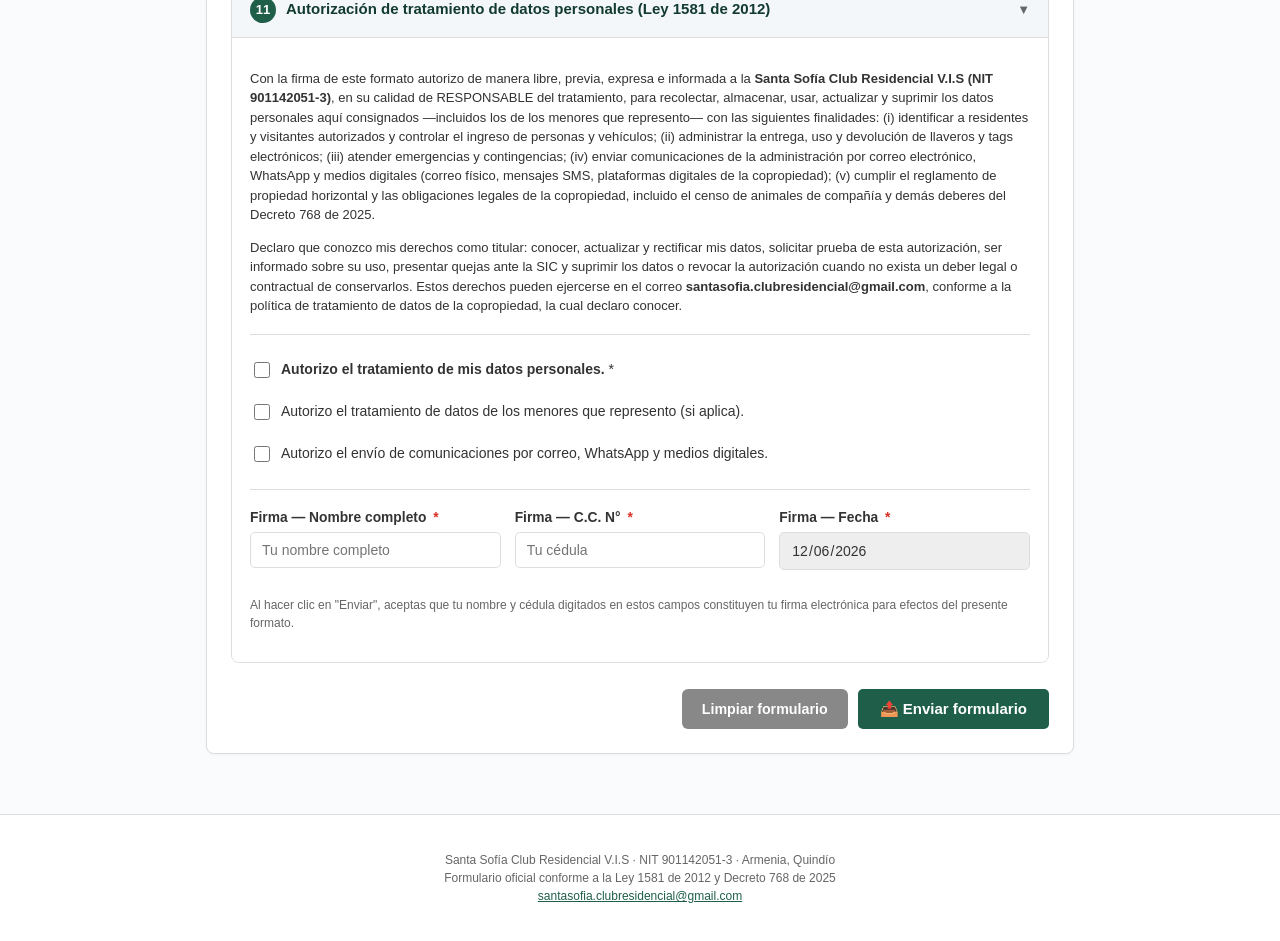
==== commit 38d579e6: "fix(index.html): 'Diligencia como' ocupa fila completa Los 3 radios se apretujaban al compartir fila" ====
--- a/index.html
+++ b/index.html
@@ -98,9 +98,11 @@
                 <label>Fecha de diligenciamiento <span class="req">*</span></label>
                 <input type="date" id="firmaFecha" required>
               </div>
-              <div class="field">
+            </div>
+            <div class="row">
+              <div class="field" style="grid-column: 1 / -1;">
                 <label>Diligencia como <span class="req">*</span></label>
-                <div>
+                <div style="display:flex; flex-wrap:wrap; gap:14px;">
                   <label class="radio-row"><input type="radio" name="diligencia" value="Propietario" required> Propietario</label>
                   <label class="radio-row"><input type="radio" name="diligencia" value="Arrendatario"> Arrendatario</label>
                   <label class="radio-row"><input type="radio" name="diligencia" value="Tenedor / Otro"> Encargado o administrador del inmueble</label>
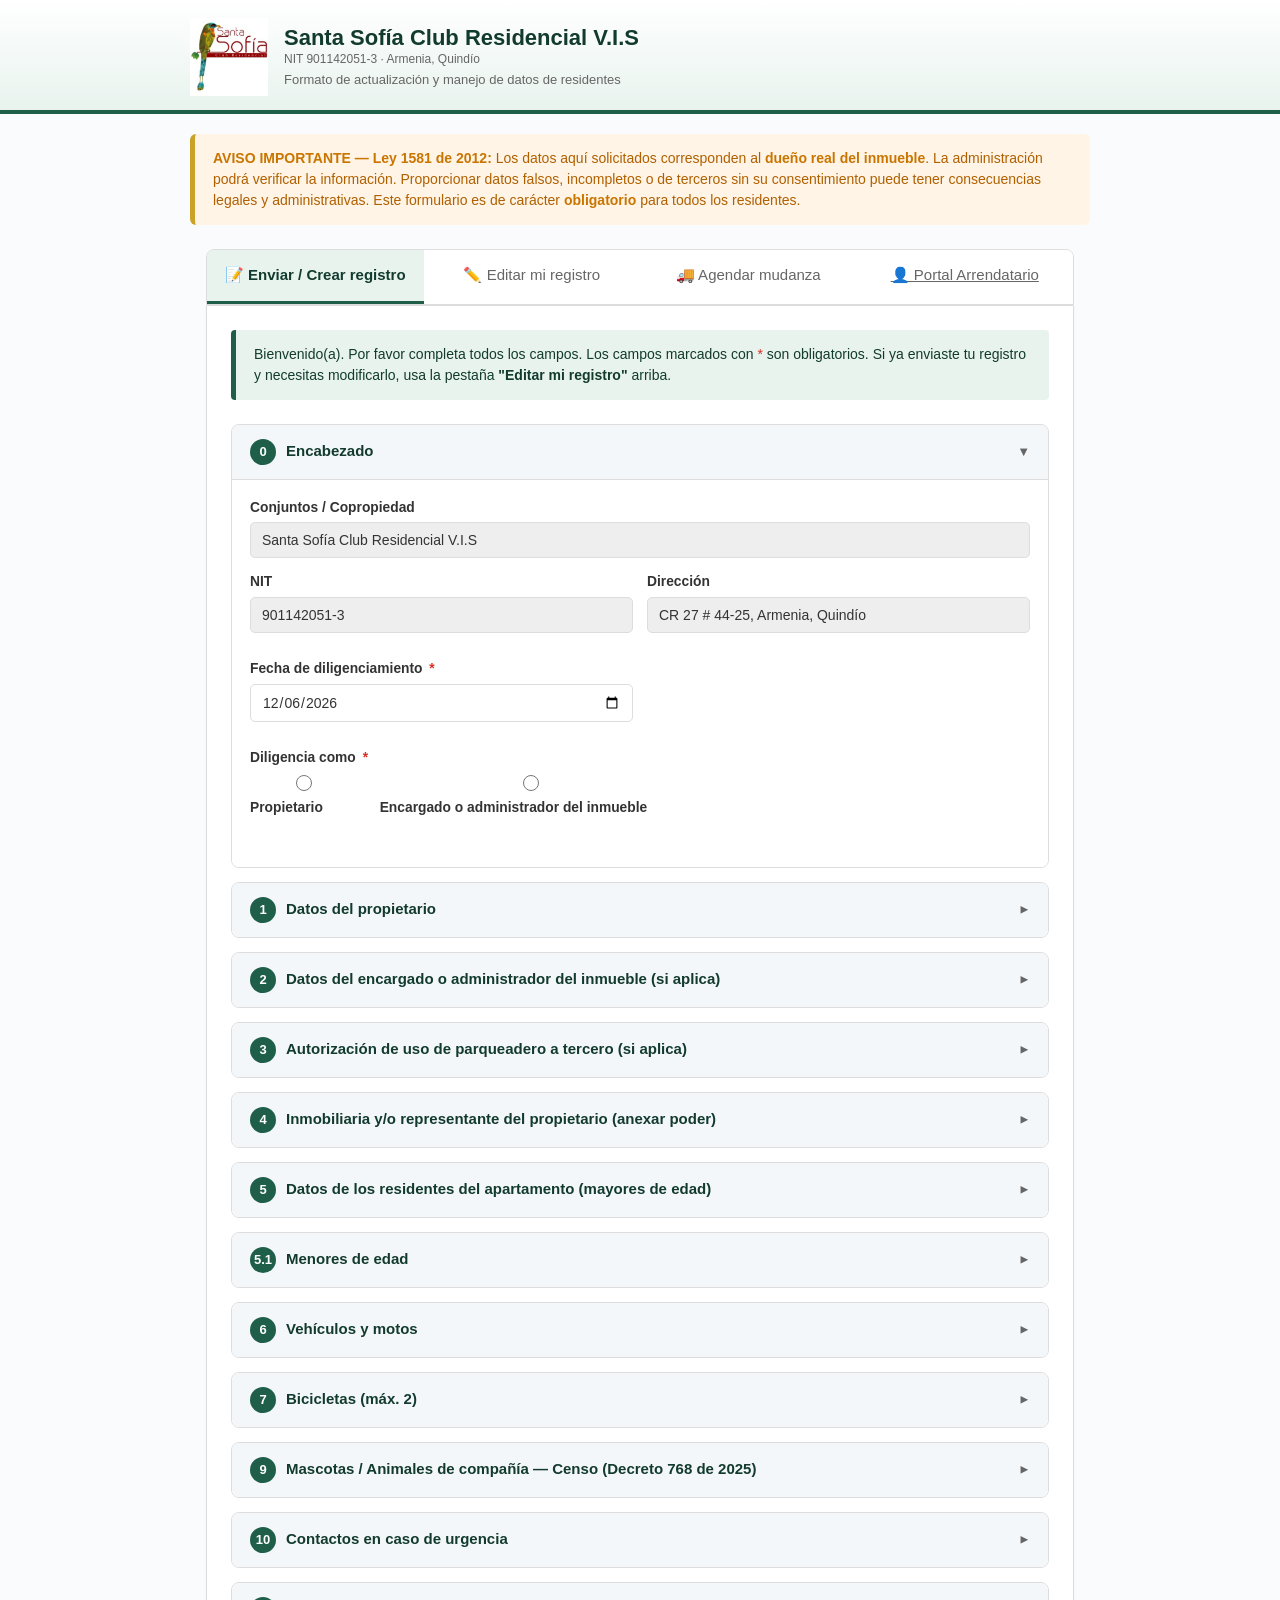
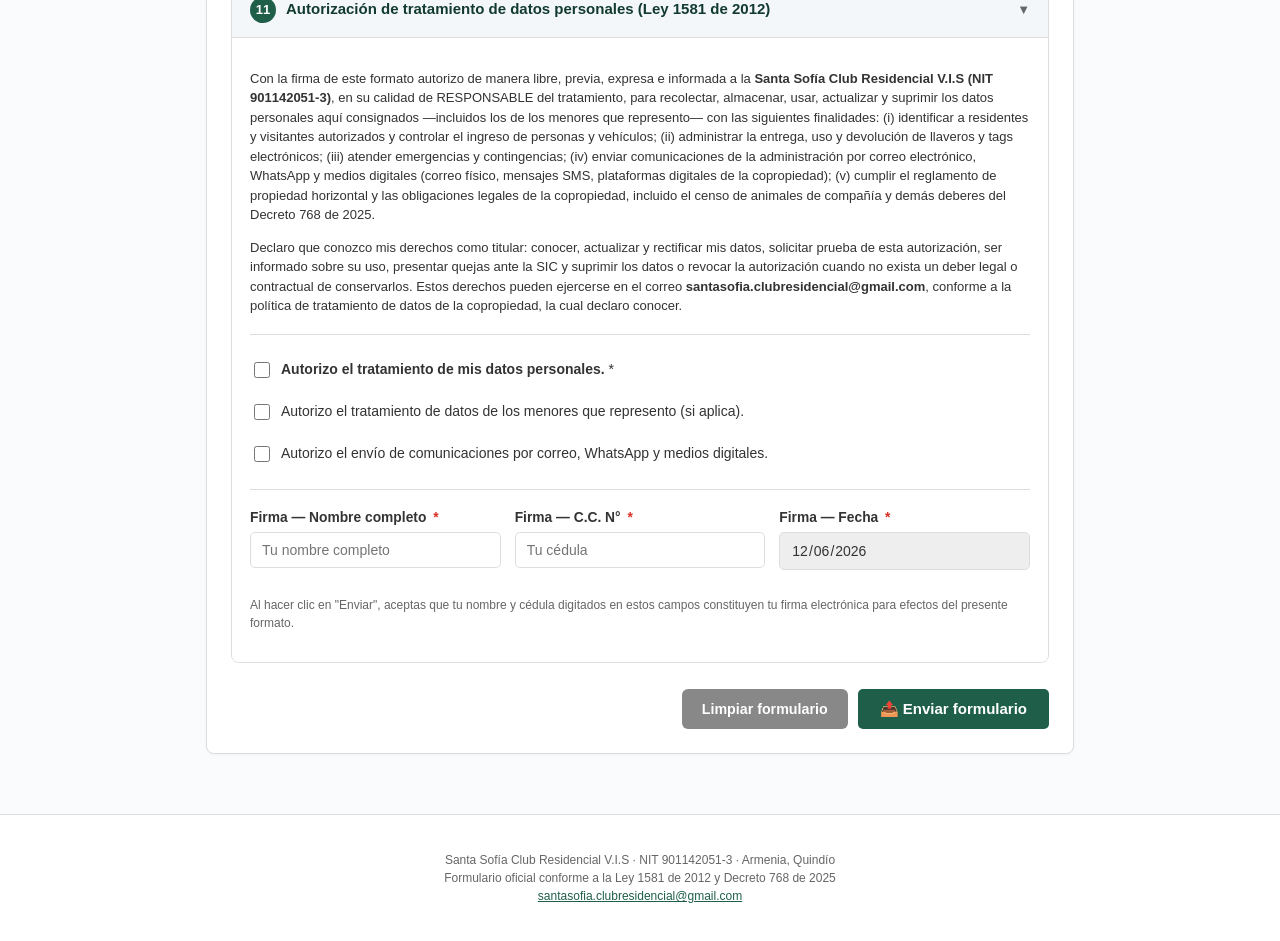
==== commit 6fdef46f: "fix(index.html): quitar opción 'Arrendatario' de 'Diligencia como' Los arrendatarios NO llenan este " ====
--- a/index.html
+++ b/index.html
@@ -104,7 +104,6 @@
                 <label>Diligencia como <span class="req">*</span></label>
                 <div style="display:flex; flex-wrap:wrap; gap:14px;">
                   <label class="radio-row"><input type="radio" name="diligencia" value="Propietario" required> Propietario</label>
-                  <label class="radio-row"><input type="radio" name="diligencia" value="Arrendatario"> Arrendatario</label>
                   <label class="radio-row"><input type="radio" name="diligencia" value="Tenedor / Otro"> Encargado o administrador del inmueble</label>
                   <div class="err-msg" style="margin-top:6px;"></div>
                 </div>
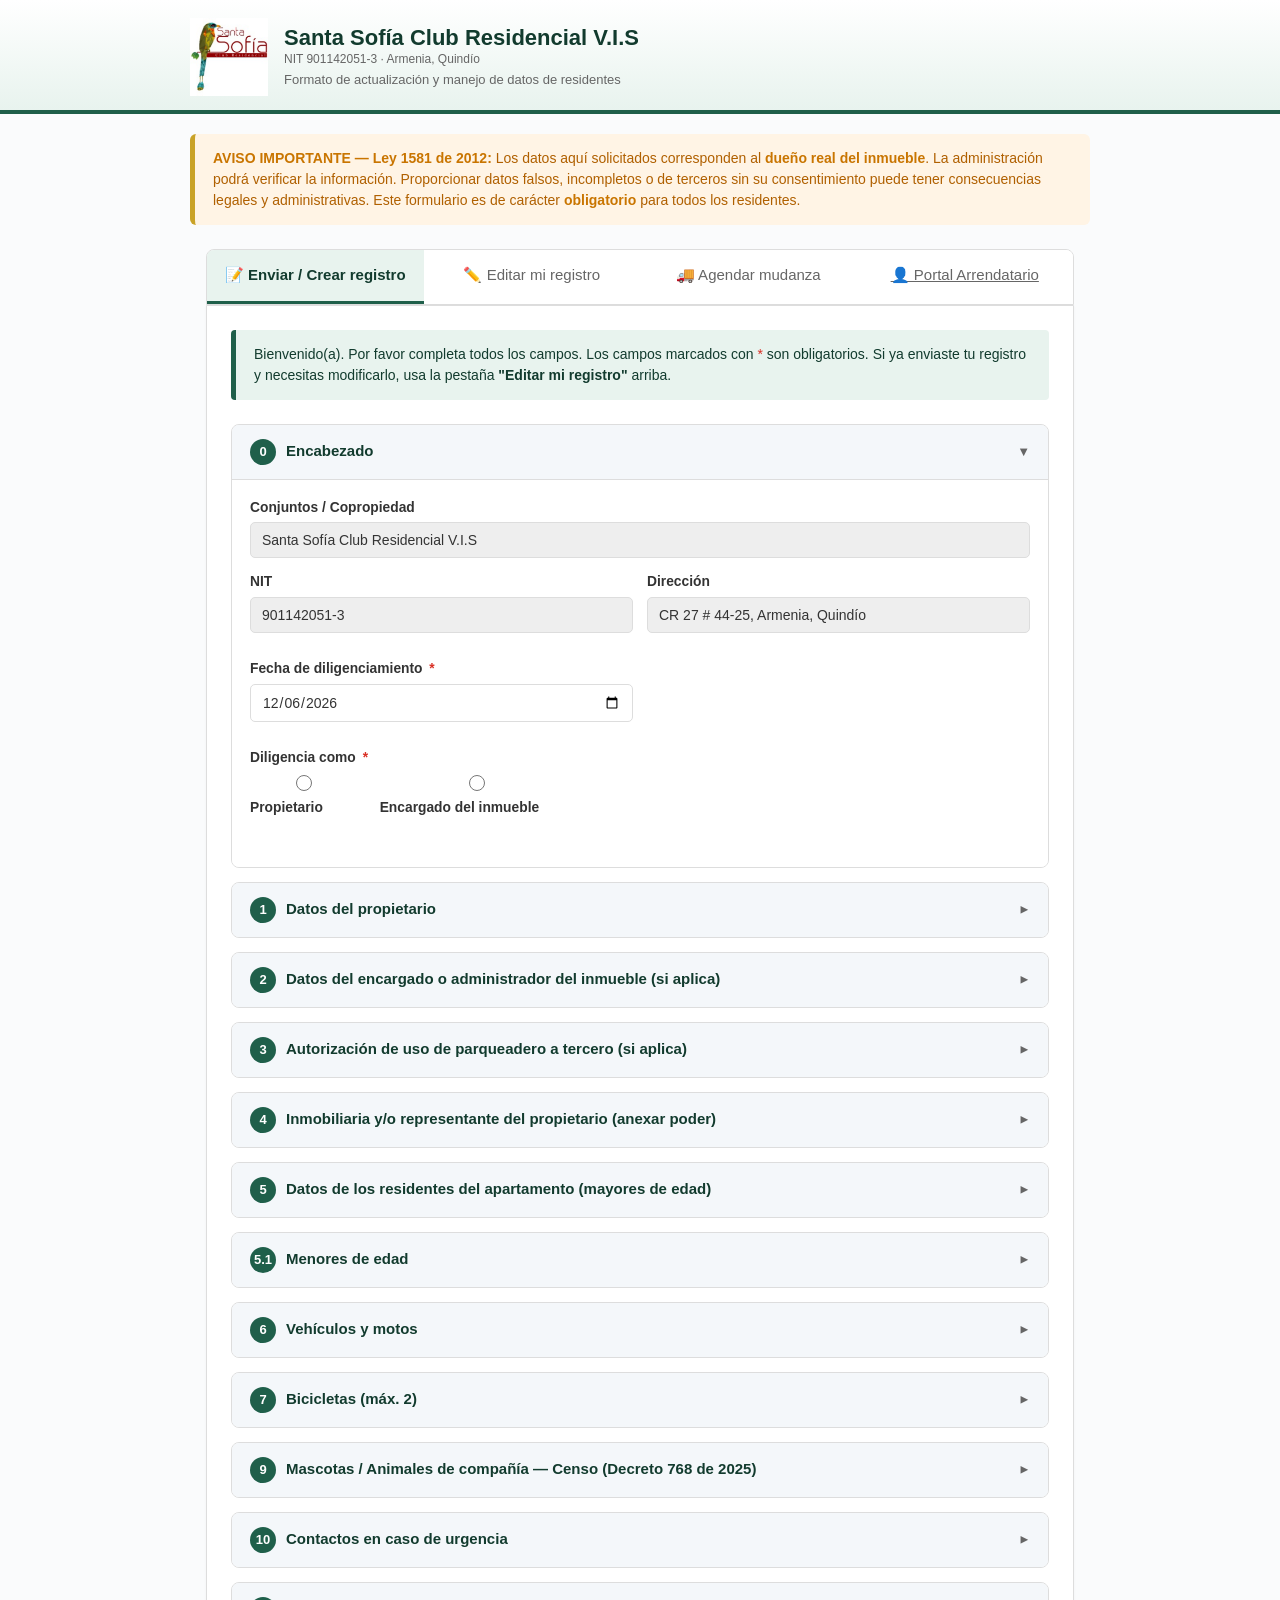
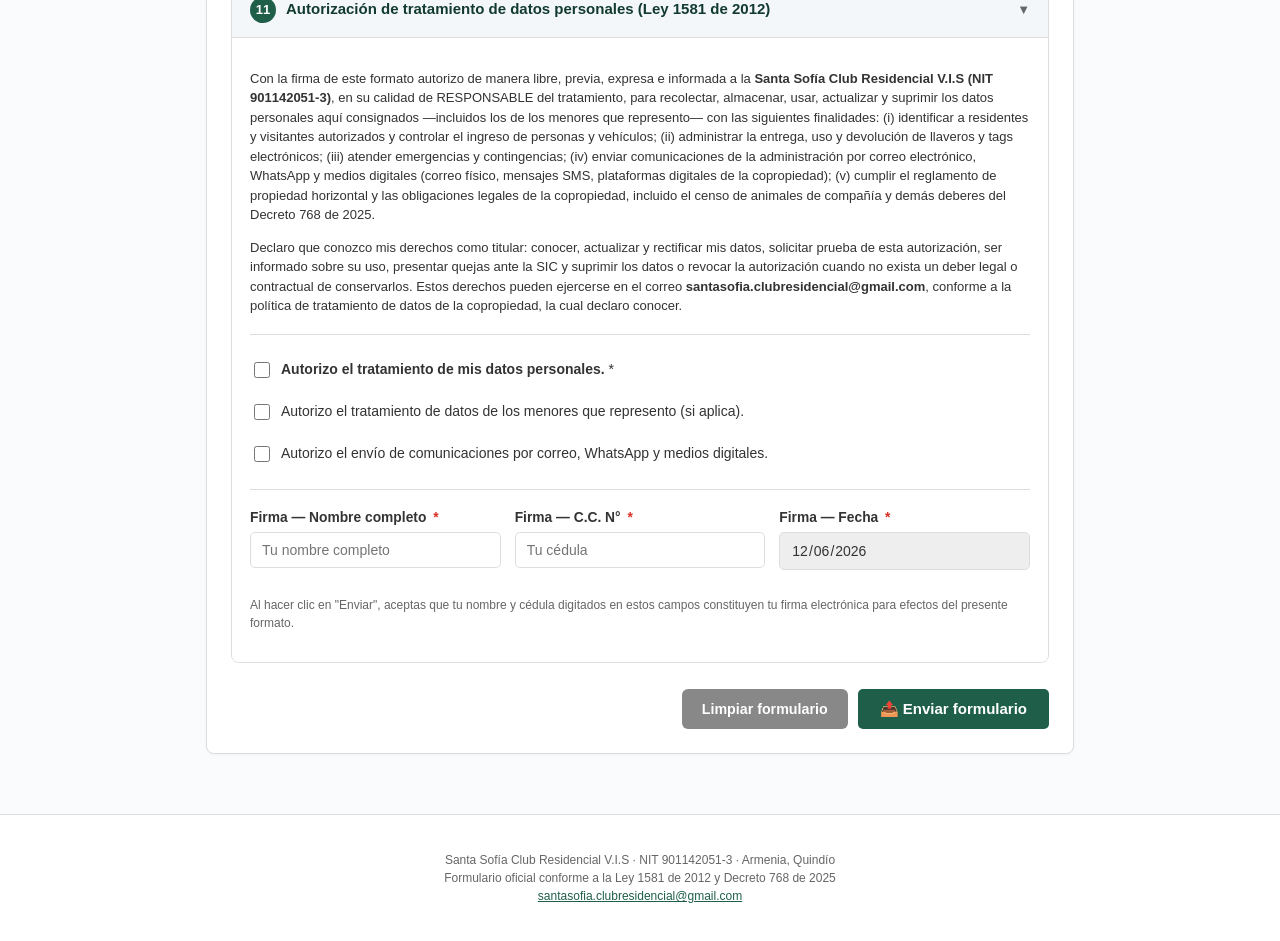
==== commit 4dd0bb7e: "fix(index.html + manual): renombrar 'Encargado o administrador del inmueble' → 'Encargado del inmueb" ====
--- a/index.html
+++ b/index.html
@@ -104,7 +104,7 @@
                 <label>Diligencia como <span class="req">*</span></label>
                 <div style="display:flex; flex-wrap:wrap; gap:14px;">
                   <label class="radio-row"><input type="radio" name="diligencia" value="Propietario" required> Propietario</label>
-                  <label class="radio-row"><input type="radio" name="diligencia" value="Tenedor / Otro"> Encargado o administrador del inmueble</label>
+                  <label class="radio-row"><input type="radio" name="diligencia" value="Tenedor / Otro"> Encargado del inmueble</label>
                   <div class="err-msg" style="margin-top:6px;"></div>
                 </div>
               </div>
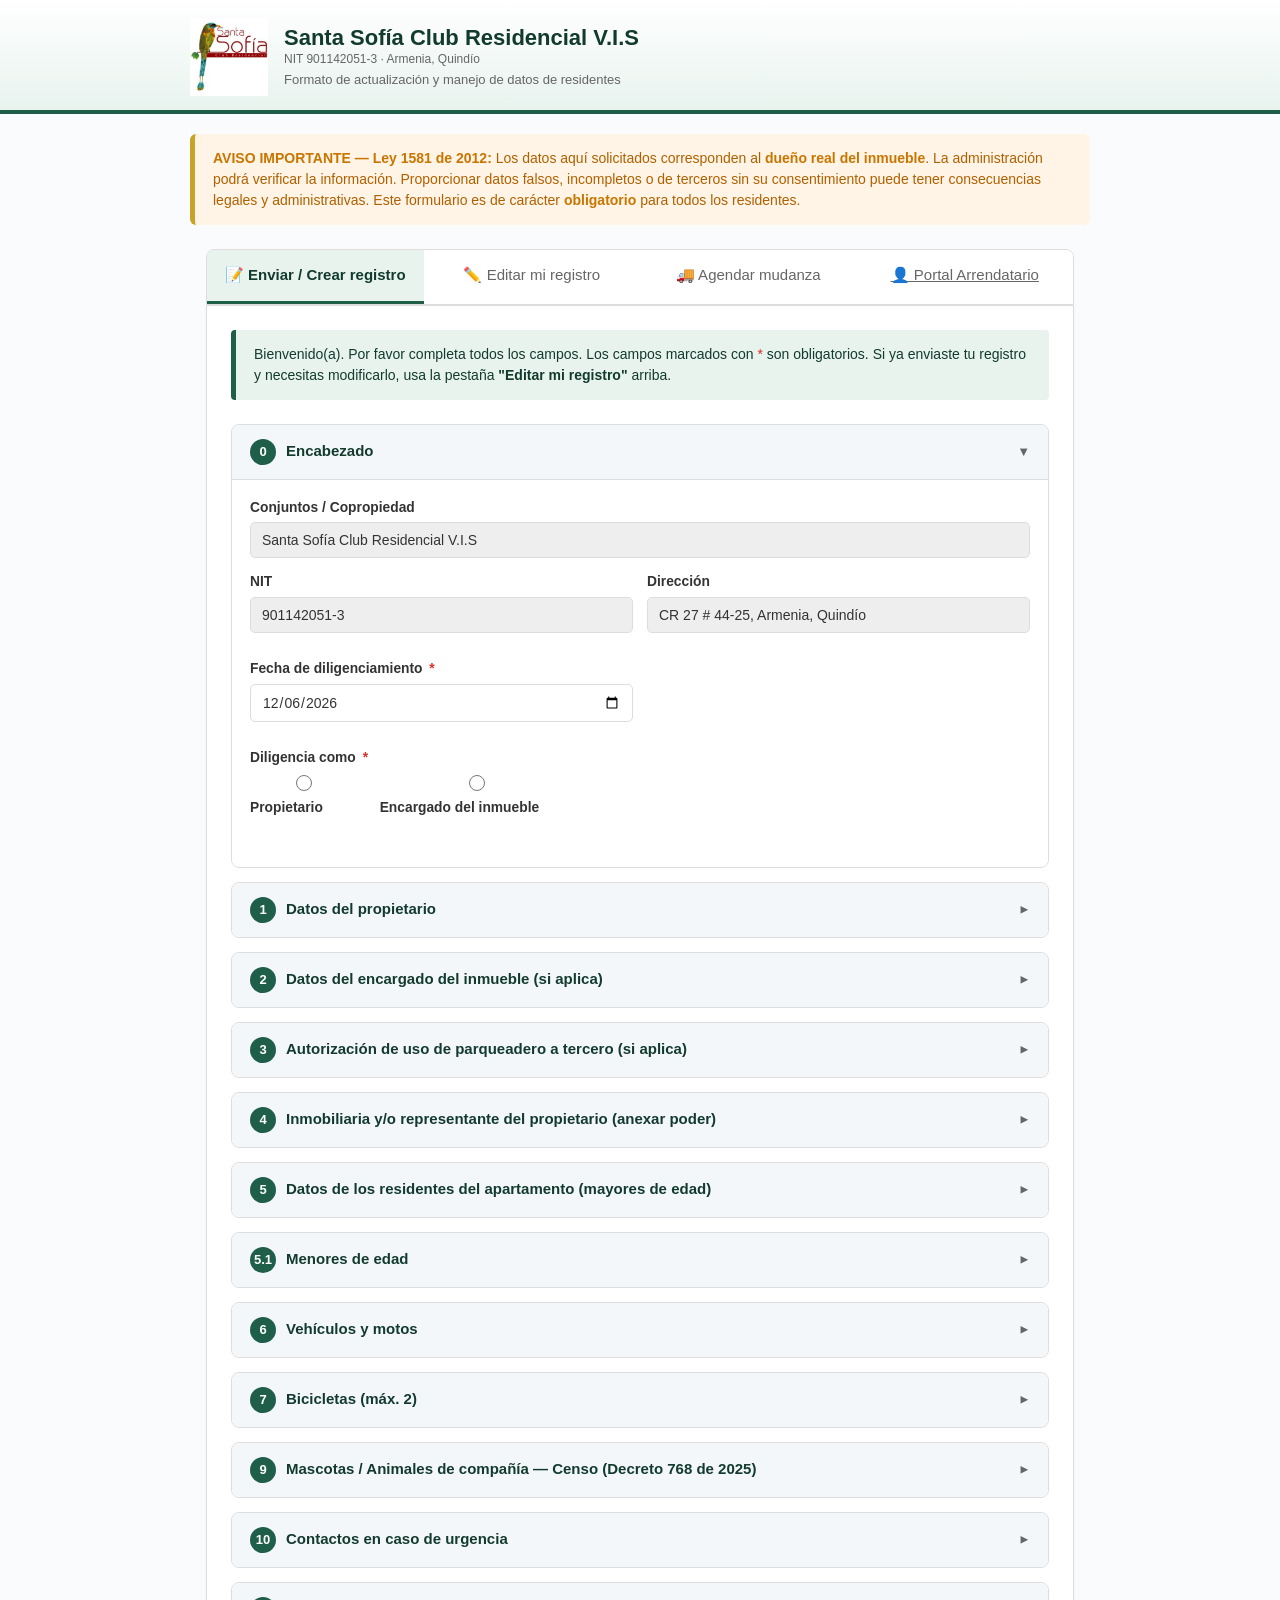
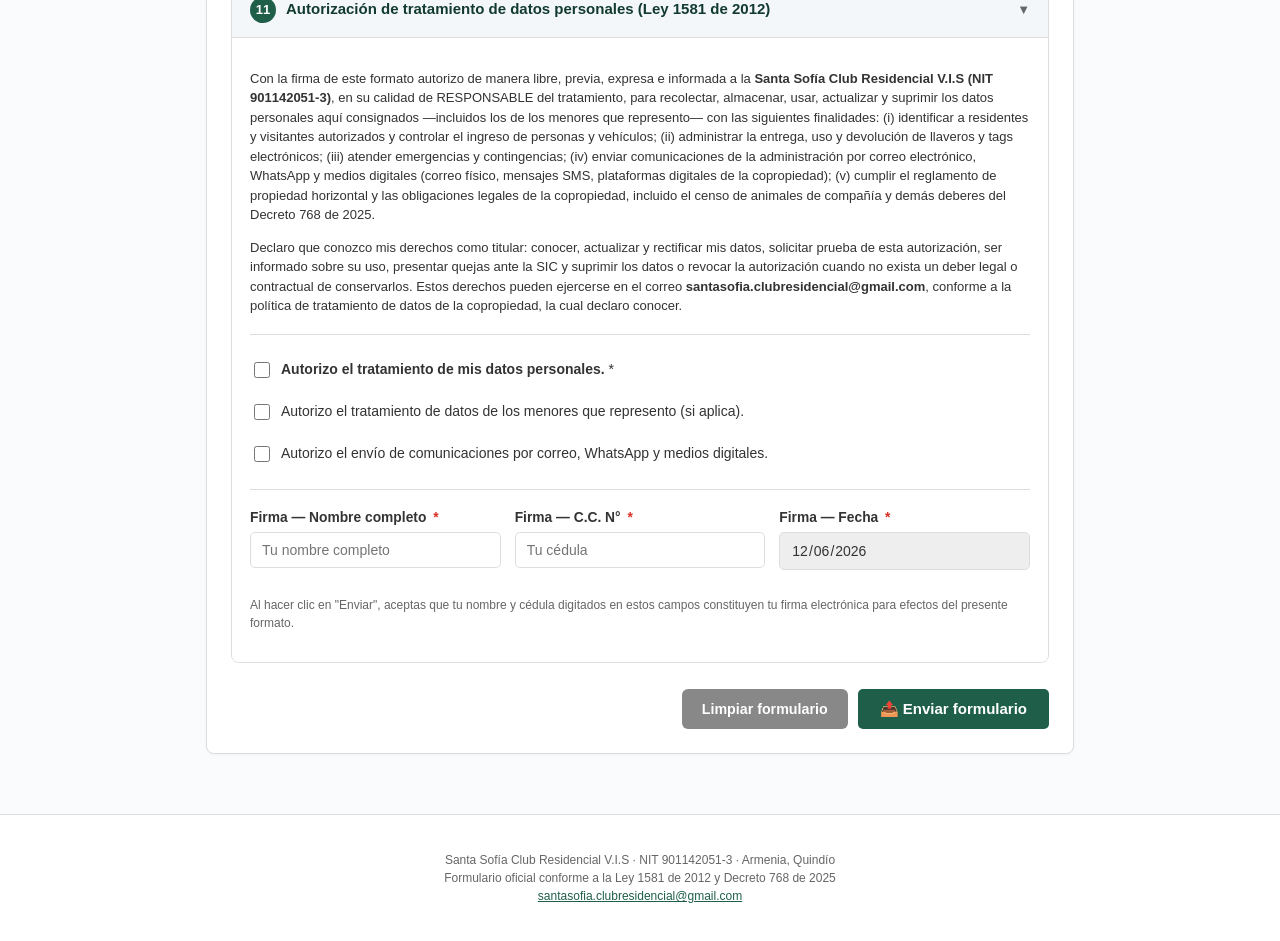
==== commit ee0a3f6b: "fix(index.html + manual): renombrar sección 2 'Encargado o administrador del inmueble' → 'Encargado " ====
--- a/index.html
+++ b/index.html
@@ -278,10 +278,10 @@
           </div>
         </div>
 
-        <!-- ====== 2. DATOS DEL ENCARGADO O ADMINISTRADOR DEL INMUEBLE ====== -->
+        <!-- ====== 2. DATOS DEL ENCARGADO DEL INMUEBLE ====== -->
         <div class="section collapsed">
           <div class="section-head">
-            <span><span class="section-num">2</span>Datos del encargado o administrador del inmueble (si aplica)</span>
+            <span><span class="section-num">2</span>Datos del encargado del inmueble (si aplica)</span>
             <span class="arrow">▼</span>
           </div>
           <div class="section-body">
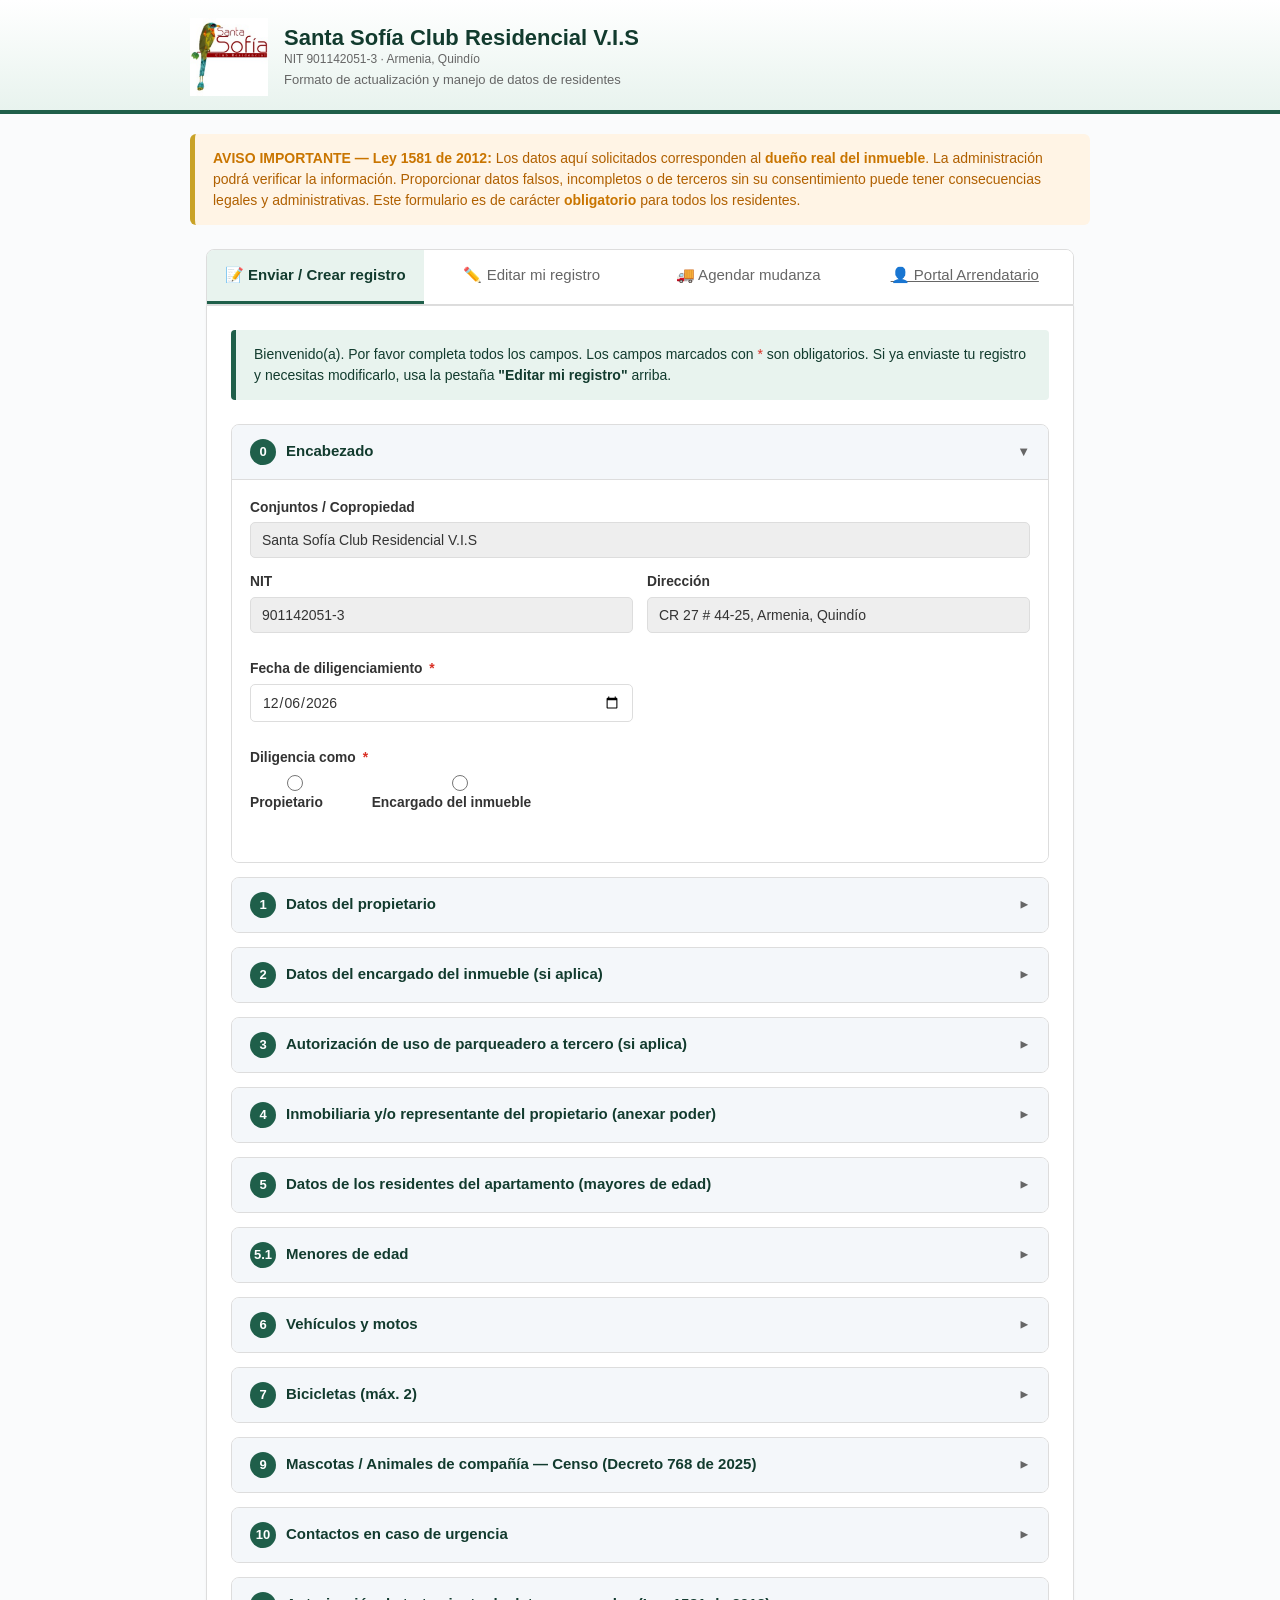
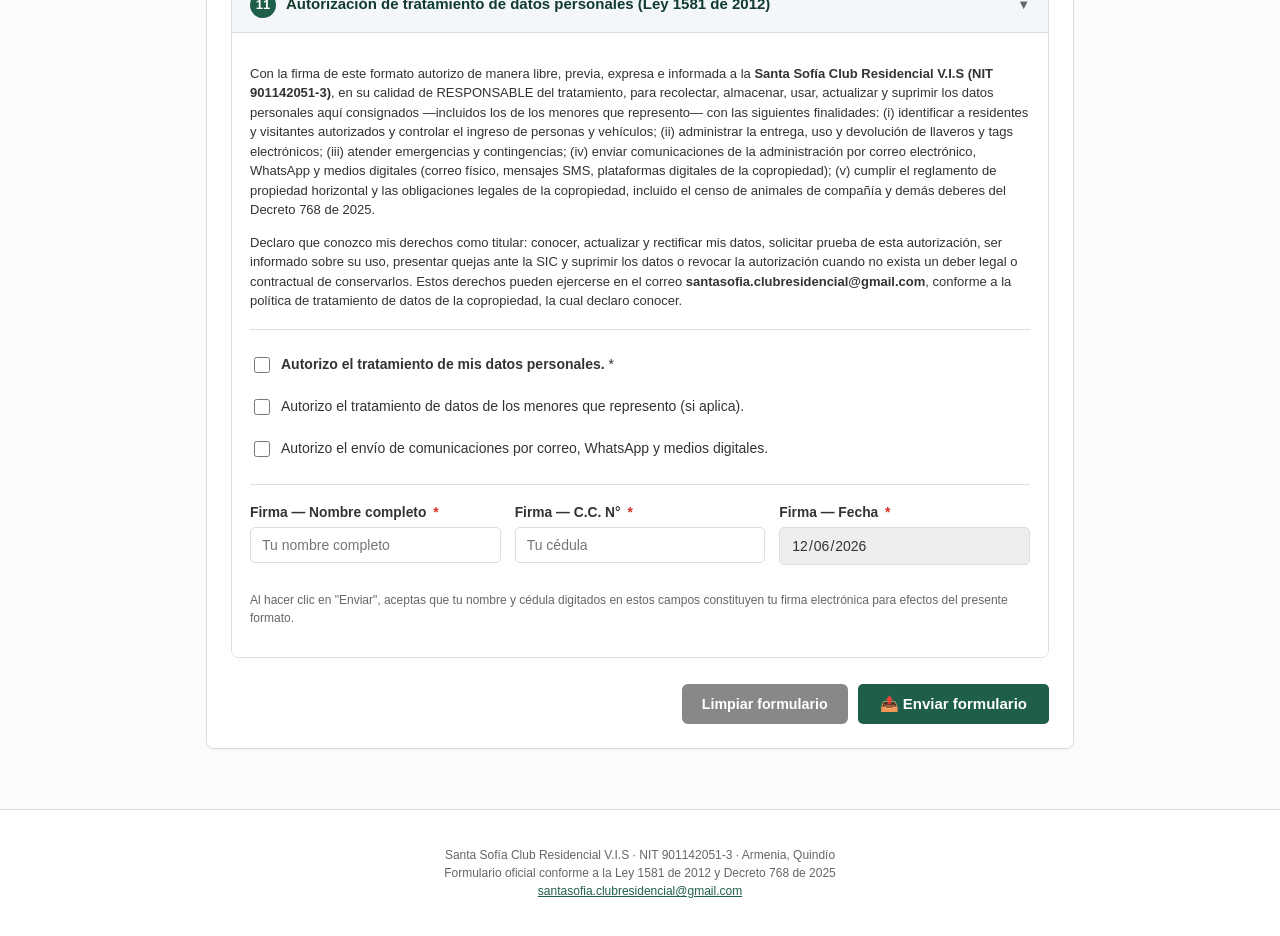
==== commit 6867079d: "docs(V27): copy y documentación de 1 día calendario + cancelación 12 h Co-Authored-By: Claude Opus 5" ====
--- a/index.html
+++ b/index.html
@@ -678,7 +678,7 @@
     <!-- Vista 1: Login -->
     <div id="mud-vista-login" class="card">
       <h3>🚚 Agendar mudanza</h3>
-      <p>Solo el propietario del inmueble o el encargado autorizado pueden reservar el ascensor para mudanza. Las mudanzas deben agendarse con al menos <strong>2 días calendario</strong> de anticipación.</p>
+      <p>Solo el propietario del inmueble o el encargado autorizado pueden reservar el ascensor para mudanza. Las mudanzas se pueden agendar <strong>a partir del día siguiente</strong> (1 día calendario de anticipación). Puedes cancelar tu reserva <strong>hasta 12 horas antes</strong> del inicio; si reservas para mañana a primera hora, es posible que ya no puedas cancelarla en línea.</p>
       <div id="alert-mud-login" class="alert hidden" role="alert"></div>
       <div class="field" style="margin-bottom:12px;">
         <label>N° de formulario <span class="req">*</span></label>
--- a/assets/styles.css
+++ b/assets/styles.css
@@ -315,7 +315,13 @@
   font-size: 14px;
   cursor: pointer;
 }
-.radio-row input { accent-color: var(--azul); width: 16px; height: 16px; }
+.radio-row input {
+  accent-color: var(--azul);
+  width: 16px;
+  height: 16px;
+  margin: 0;
+  vertical-align: middle;
+}
 
 /* ---------- BOTONES ---------- */
 .btn {
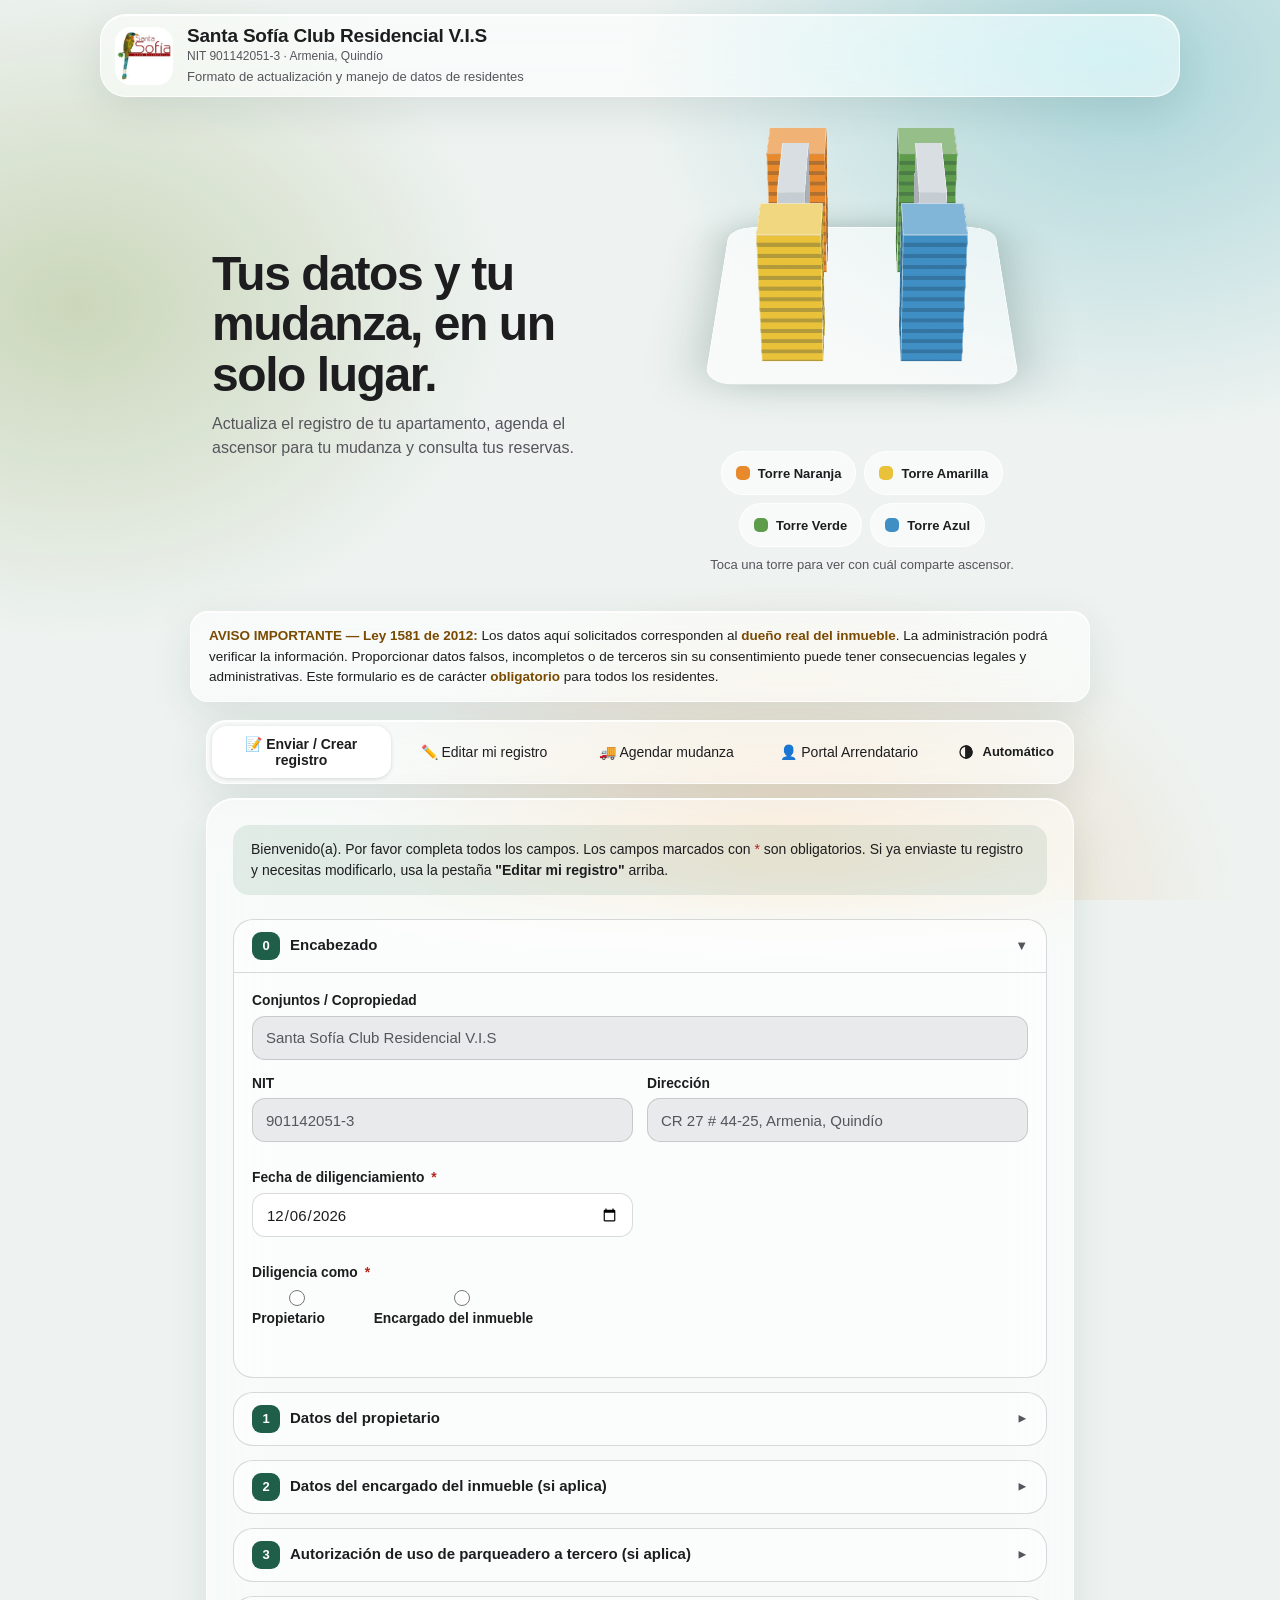
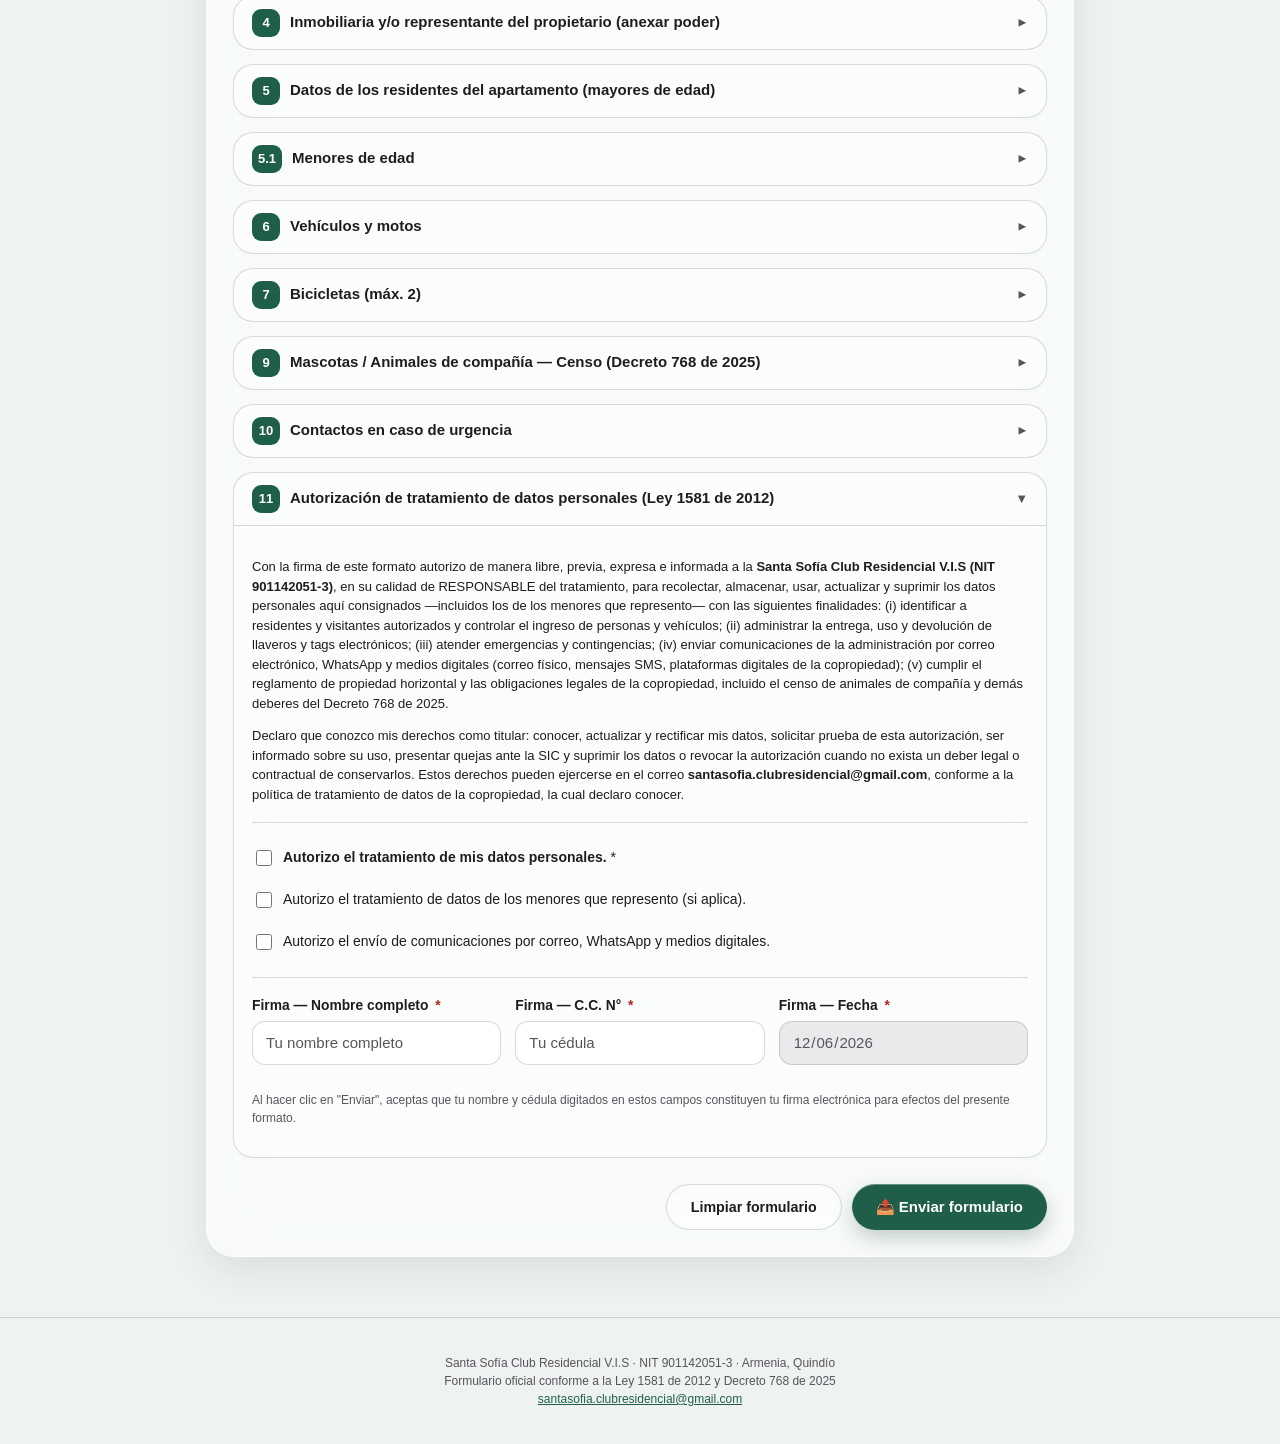
==== commit 52f7471a: "feat(ui): rediseño vidrio (claro/oscuro + torres 3D), compatible con el fix de alertas V30 Aplica la" ====
--- a/index.html
+++ b/index.html
@@ -9,6 +9,8 @@
   <link rel="icon" href="assets/logo.png" type="image/png">
   <link rel="stylesheet" href="assets/styles.css">
   <link rel="stylesheet" href="assets/arrendatario.css">
+  <script>try{var t=localStorage.getItem('ss-theme');if(t==='light'||t==='dark')document.documentElement.setAttribute('data-theme',t);}catch(e){}</script>
+  <link rel="stylesheet" href="assets/theme.css">
 </head>
 <body>
 
@@ -162,14 +164,14 @@
             <div id="apto-lookup-msg" class="lookup-msg hidden"></div>
 
             <h4 style="margin-top:18px; color:var(--azul-osc);">Parqueaderos</h4>
-            <p style="margin:6px 0 12px 0; padding:12px 14px; background:#FFF7E6; border-left:5px solid #C9A227; border-radius:4px; font-size:14px; color:#5A4500; line-height:1.5;">
+            <p class="ss-aviso">
               <strong style="font-size:15px;">⚠️ Importante:</strong> si su apartamento <strong>no tiene parqueadero asignado</strong>, deje los campos vacíos y continúe. Los parqueaderos de <strong>Moto</strong> y <strong>Carro</strong> comparten la misma numeración pero tienen matrículas inmobiliarias distintas. Por eso el sistema <strong>no puede identificar la matrícula correcta si no elige primero el tipo</strong>.
               <br><br>
               <strong>Orden correcto para llenar:</strong>
               <br>
               <strong>1.</strong> Seleccione el tipo (<strong>Moto</strong> o <strong>Carro</strong>) en el menú desplegable
               <br>
-              <strong>2.</strong> Escriba solo el número de la celda, ejemplo: <code style="background:#fff3cd; padding:2px 6px; border-radius:3px;">60</code>
+              <strong>2.</strong> Escriba solo el número de la celda, ejemplo: <code class="ss-mark">60</code>
               <br>
               <strong>3.</strong> La matrícula se autocompletará sola en el tercer campo
             </p>
@@ -709,6 +711,11 @@
         <div class="section-body">
           <label class="radio-row"><input type="radio" name="mudTipo" value="Salida"> <strong>Salida</strong> del arrendatario actual</label>
           <label class="radio-row"><input type="radio" name="mudTipo" value="Ingreso"> <strong>Ingreso</strong> del nuevo arrendatario</label>
+          <label class="radio-row"><input type="radio" name="mudTipo" value="Salida de elementos"> <strong>Salida</strong> únicamente de elementos</label>
+          <label class="radio-row"><input type="radio" name="mudTipo" value="Ingreso de elementos"> <strong>Ingreso</strong> únicamente de elementos</label>
+          <div id="mudTipoAviso" class="alert alert-info hidden" style="margin-bottom:0;">
+            <strong>Importante:</strong> en la sección <strong>4 · Observaciones</strong> escriba los elementos autorizados (ej.: nevera, lavadora, 4 cajas). La portería solo dejará pasar lo que quede escrito ahí.
+          </div>
         </div>
       </div>
 
@@ -745,13 +752,13 @@
       </div>
 
       <div class="section">
-        <div class="section-head"><span><span class="section-num">4</span>Datos adicionales (opcionales)</span><span class="arrow">▼</span></div>
+        <div class="section-head"><span><span class="section-num">4</span>Datos adicionales</span><span class="arrow">▼</span></div>
         <div class="section-body">
           <div class="row">
             <div class="field"><label>Empresa de mudanza</label><input type="text" id="mudEmpresa" placeholder="Ej: Mudanzas XYZ"></div>
             <div class="field"><label>Placa del vehículo</label><input type="text" id="mudPlaca" placeholder="Ej: ABC123" maxlength="10"></div>
           </div>
-          <div class="field"><label>Observaciones</label><textarea id="mudObservaciones" rows="2" placeholder="Información adicional"></textarea></div>
+          <div class="field"><label>Observaciones</label><textarea id="mudObservaciones" rows="2" placeholder="Información adicional. Si es solo de elementos, escriba aquí cuáles (ej.: nevera, lavadora, 4 cajas)"></textarea></div>
         </div>
       </div>
 
@@ -935,5 +942,6 @@
   document.getElementById('firmaFecha2').value = document.getElementById('firmaFecha').value;
 </script>
 
+<script src="js/theme.js"></script>
 </body>
 </html>
--- a/assets/styles.css
+++ b/assets/styles.css
@@ -541,3 +541,21 @@
 select {
   font-weight: 600;
 }
+
+/* ---------- V30: ALERTAS VISIBLES (fix de bug en producción) ----------
+   `assets/arrendatario.css` (cargado también en `index.html`) declara
+   `.alert { display: none; }`. Como `showAlert()` en `js/app.js` solo reescribe
+   `className` a 'alert alert-<tipo>' —quita `hidden` pero NO pone `show`—
+   NINGÚN mensaje `.alert` se veía en `index.html`: ni los errores de
+   "Editar mi registro", ni los de "Crear registro", ni el aviso de mudanza
+   de "únicamente de elementos", ni el indicador "Modo edición activo".
+   Verificado en producción el 12-Nov-2026 (el texto se escribía, pero
+   `display:none` y 0 px de alto).
+
+   Esta regla tiene especificidad (0,2,0) > (0,1,0) de `.alert`, así que gana
+   aunque `arrendatario.css` se cargue después. Los `.alert.hidden` siguen
+   ocultos (esa regla lleva `!important`), de modo que `arrendatario.html`
+   mantiene exactamente el comportamiento actual. */
+.alert:not(.hidden) {
+  display: block;
+}
--- a/assets/theme.css
+++ b/assets/theme.css
@@ -0,0 +1,686 @@
+/* ============================================================
+   Santa Sofía — Tema "vidrio" (claro / oscuro)
+   Se carga DESPUÉS de styles.css, arrendatario.css y de los <style>
+   propios de cada página. Solo cambia la apariencia: no toca ids,
+   clases ni lógica. El tema se elige con <html data-theme="light|dark">
+   (js/theme.js); sin atributo sigue la preferencia del sistema.
+   ============================================================ */
+
+:root {
+  color-scheme: light;
+  --azul:        #1F5F4A;
+  --azul-osc:    #123B2E;
+  --azul-claro:  rgba(31, 95, 74, 0.10);
+  --verde-azul:  #C9A227;
+  --naranja:     #C9A227;
+  --naranja-osc: #7A4A00;
+  --gris-tx:     #1d1d1f;
+  --gris-med:    #55555c;
+  --gris-borde:  rgba(60, 70, 80, 0.20);
+  --gris-claro:  rgba(60, 70, 80, 0.20);
+  --blanco:      rgba(255, 255, 255, 0.55);
+  --fondo:       #EEF3F1;
+  --fondo-card:  rgba(255, 255, 255, 0.60);
+  --ok:          #146C2E;
+  --ok-fondo:    rgba(30, 142, 62, 0.12);
+  --err:         #B3261E;
+  --err-fondo:   rgba(217, 48, 37, 0.10);
+  --adv:         #7A4A00;
+  --adv-fondo:   rgba(201, 162, 39, 0.18);
+
+  --accent-solid:  #1F5F4A;
+  --accent-hover:  #174A3A;
+  --info:          #17586A;
+  --info-fondo:    rgba(30, 111, 130, 0.12);
+  --glass:         rgba(255, 255, 255, 0.58);
+  --glass-border:  rgba(255, 255, 255, 0.80);
+  --glass-hi:      rgba(255, 255, 255, 0.90);
+  --surface-2:     rgba(255, 255, 255, 0.55);
+  --input-bg:      rgba(255, 255, 255, 0.80);
+  --input-off:     rgba(60, 70, 80, 0.10);
+  --seg-bg:        rgba(60, 70, 80, 0.09);
+  --seg-on:        #ffffff;
+  --shadow:        0 12px 40px rgba(20, 50, 40, 0.10);
+  --shadow-lg:     0 24px 60px rgba(20, 50, 40, 0.16);
+  --focus-ring:    rgba(30, 111, 130, 0.28);
+  --blob-1:        rgba(63, 167, 181, 0.38);
+  --blob-2:        rgba(122, 150, 60, 0.30);
+  --blob-3:        rgba(232, 137, 43, 0.26);
+}
+
+:root[data-theme="dark"] {
+  color-scheme: dark;
+  --azul:        #4FB894;
+  --azul-osc:    #A6E3CB;
+  --azul-claro:  rgba(79, 184, 148, 0.16);
+  --naranja-osc: #F2C46A;
+  --gris-tx:     #F2F2F4;
+  --gris-med:    #AEB3B9;
+  --gris-borde:  rgba(255, 255, 255, 0.16);
+  --gris-claro:  rgba(255, 255, 255, 0.16);
+  --blanco:      rgba(255, 255, 255, 0.06);
+  --fondo:       #0D1412;
+  --fondo-card:  rgba(28, 36, 33, 0.62);
+  --ok:          #7BE09A;
+  --ok-fondo:    rgba(60, 180, 100, 0.16);
+  --err:         #FF9A91;
+  --err-fondo:   rgba(255, 90, 80, 0.16);
+  --adv:         #F2C46A;
+  --adv-fondo:   rgba(201, 162, 39, 0.18);
+
+  --accent-solid:  #267A5F;
+  --accent-hover:  #2E8C6E;
+  --info:          #8FD3E3;
+  --info-fondo:    rgba(63, 167, 181, 0.18);
+  --glass:         rgba(28, 36, 33, 0.60);
+  --glass-border:  rgba(255, 255, 255, 0.14);
+  --glass-hi:      rgba(255, 255, 255, 0.10);
+  --surface-2:     rgba(255, 255, 255, 0.06);
+  --input-bg:      rgba(255, 255, 255, 0.08);
+  --input-off:     rgba(255, 255, 255, 0.04);
+  --seg-bg:        rgba(255, 255, 255, 0.08);
+  --seg-on:        rgba(255, 255, 255, 0.18);
+  --shadow:        0 12px 40px rgba(0, 0, 0, 0.40);
+  --shadow-lg:     0 24px 60px rgba(0, 0, 0, 0.55);
+  --focus-ring:    rgba(79, 184, 148, 0.40);
+  --blob-1:        rgba(40, 120, 135, 0.40);
+  --blob-2:        rgba(70, 100, 40, 0.34);
+  --blob-3:        rgba(150, 80, 20, 0.30);
+}
+
+@media (prefers-color-scheme: dark) {
+  :root:not([data-theme="light"]) {
+    color-scheme: dark;
+    --azul:        #4FB894;
+    --azul-osc:    #A6E3CB;
+    --azul-claro:  rgba(79, 184, 148, 0.16);
+    --naranja-osc: #F2C46A;
+    --gris-tx:     #F2F2F4;
+    --gris-med:    #AEB3B9;
+    --gris-borde:  rgba(255, 255, 255, 0.16);
+    --gris-claro:  rgba(255, 255, 255, 0.16);
+    --blanco:      rgba(255, 255, 255, 0.06);
+    --fondo:       #0D1412;
+    --fondo-card:  rgba(28, 36, 33, 0.62);
+    --ok:          #7BE09A;
+    --ok-fondo:    rgba(60, 180, 100, 0.16);
+    --err:         #FF9A91;
+    --err-fondo:   rgba(255, 90, 80, 0.16);
+    --adv:         #F2C46A;
+    --adv-fondo:   rgba(201, 162, 39, 0.18);
+
+    --accent-solid:  #267A5F;
+    --accent-hover:  #2E8C6E;
+    --info:          #8FD3E3;
+    --info-fondo:    rgba(63, 167, 181, 0.18);
+    --glass:         rgba(28, 36, 33, 0.60);
+    --glass-border:  rgba(255, 255, 255, 0.14);
+    --glass-hi:      rgba(255, 255, 255, 0.10);
+    --surface-2:     rgba(255, 255, 255, 0.06);
+    --input-bg:      rgba(255, 255, 255, 0.08);
+    --input-off:     rgba(255, 255, 255, 0.04);
+    --seg-bg:        rgba(255, 255, 255, 0.08);
+    --seg-on:        rgba(255, 255, 255, 0.18);
+    --shadow:        0 12px 40px rgba(0, 0, 0, 0.40);
+    --shadow-lg:     0 24px 60px rgba(0, 0, 0, 0.55);
+    --focus-ring:    rgba(79, 184, 148, 0.40);
+    --blob-1:        rgba(40, 120, 135, 0.40);
+    --blob-2:        rgba(70, 100, 40, 0.34);
+    --blob-3:        rgba(150, 80, 20, 0.30);
+  }
+}
+
+/* ---------- BASE ---------- */
+html, body {
+  font-family: -apple-system, BlinkMacSystemFont, "SF Pro Text", "Segoe UI", Roboto, "Helvetica Neue", Arial, sans-serif;
+  background: var(--fondo);
+  color: var(--gris-tx);
+}
+body { min-height: 100vh; position: relative; background: transparent; }
+body::before {
+  content: "";
+  position: fixed;
+  inset: 0;
+  z-index: -1;
+  pointer-events: none;
+  background:
+    radial-gradient(ellipse 700px 520px at 88% 8%, var(--blob-1), transparent 70%),
+    radial-gradient(ellipse 620px 480px at 6% 34%, var(--blob-2), transparent 70%),
+    radial-gradient(ellipse 640px 460px at 62% 100%, var(--blob-3), transparent 70%);
+}
+a { color: var(--azul); }
+a:hover { color: var(--azul-osc); }
+
+/* Superficie de vidrio compartida */
+header.site-header,
+.card,
+.lookup-box,
+.legal-banner,
+.mode-tabs,
+.ss-seg,
+.ss-hero-note,
+.ss-index,
+html .modal-content {
+  background: var(--glass);
+  -webkit-backdrop-filter: blur(28px) saturate(180%);
+  backdrop-filter: blur(28px) saturate(180%);
+  border: 1px solid var(--glass-border);
+  box-shadow: inset 0 1px 0 var(--glass-hi), var(--shadow);
+}
+
+/* ---------- HEADER ---------- */
+header.site-header {
+  max-width: 1080px;
+  margin: 14px auto 0;
+  width: calc(100% - 28px);
+  box-sizing: border-box;
+  padding: 10px 14px;
+  border-radius: 26px;
+}
+.header-inner { max-width: none; gap: 14px; }
+.header-inner img.logo {
+  width: 58px;
+  height: 58px;
+  border-radius: 16px;
+  background: #ffffff;
+  padding: 2px;
+  box-sizing: border-box;
+}
+.header-text { flex: 1; min-width: 0; }
+.header-text h1 { font-size: 19px; letter-spacing: -0.01em; color: var(--gris-tx); }
+.header-text .sub, .header-text .nit { color: var(--gris-med); }
+
+.ss-theme-btn {
+  display: inline-flex;
+  align-items: center;
+  gap: 8px;
+  min-height: 44px;
+  padding: 0 14px;
+  border-radius: 22px;
+  border: 1px solid var(--gris-borde);
+  background: var(--surface-2);
+  color: var(--gris-tx);
+  font: inherit;
+  font-size: 13px;
+  font-weight: 600;
+  cursor: pointer;
+  flex-shrink: 0;
+}
+.ss-theme-btn:hover { background: var(--seg-on); }
+.ss-seg .ss-theme-btn, html .admin-tabs .ss-theme-btn {
+  flex: 0 0 auto;
+  min-height: 44px;
+  border: 0;
+  border-radius: 15px;
+  background: transparent;
+  margin-left: auto;
+}
+.ss-seg .ss-theme-btn:hover, html .admin-tabs .ss-theme-btn:hover { background: var(--seg-bg); }
+.ss-theme-btn svg { width: 18px; height: 18px; }
+@media (max-width: 560px) {
+  .ss-theme-btn span { display: none; }
+  .ss-theme-btn { padding: 0 13px; }
+  .mode-tabs .mode-tab { flex-basis: 120px; }
+  .header-text .sub { display: none; }
+}
+
+/* ---------- HERO CON TORRES 3D (index) ---------- */
+.ss-hero {
+  max-width: 900px;
+  margin: 18px auto 0;
+  padding: 0 22px;
+  box-sizing: border-box;
+  display: flex;
+  flex-wrap: wrap;
+  align-items: center;
+  gap: 16px 32px;
+}
+.ss-hero-text { flex: 1 1 340px; min-width: 0; }
+.ss-hero-text h2 {
+  margin: 0 0 12px;
+  font-size: clamp(30px, 5vw, 48px);
+  line-height: 1.05;
+  letter-spacing: -0.03em;
+  font-weight: 700;
+}
+.ss-hero-text p { margin: 0; font-size: 16px; line-height: 1.5; color: var(--gris-med); max-width: 460px; }
+.ss-hero-3d { flex: 1 1 340px; min-width: 0; display: flex; flex-direction: column; align-items: center; gap: 6px; }
+.ss-scene {
+  width: 100%;
+  height: 330px;
+  perspective: 1400px;
+  display: flex;
+  align-items: flex-end;
+  justify-content: center;
+  padding-bottom: 6px;
+  box-sizing: border-box;
+  touch-action: pan-y;
+}
+.ss-world {
+  width: 360px;
+  height: 360px;
+  position: relative;
+  flex-shrink: 0;
+  transform-style: preserve-3d;
+  --sc: 0.72;
+  margin-bottom: -40px;
+  transform: scale3d(var(--sc), var(--sc), var(--sc)) rotateX(var(--tilt, 58deg)) rotateZ(var(--rot, 0deg));
+  transition: transform 0.2s ease-out;
+}
+.ss-spin { position: absolute; inset: 0; transform-style: preserve-3d; animation: ss-spin 90s linear infinite; }
+@keyframes ss-spin { from { transform: rotateZ(-35deg); } to { transform: rotateZ(325deg); } }
+.ss-ground {
+  position: absolute;
+  left: -20px; top: -20px;
+  width: 400px; height: 400px;
+  border-radius: 36px;
+  background: var(--glass);
+  border: 1px solid var(--glass-border);
+  box-shadow: 0 0 80px rgba(20, 60, 50, 0.30);
+}
+.ss-solid { position: absolute; transform-style: preserve-3d; transition: opacity 0.3s ease; }
+.ss-face { position: absolute; box-sizing: border-box; border: 1px solid rgba(255, 255, 255, 0.55); }
+.ss-legend { display: flex; flex-wrap: wrap; justify-content: center; gap: 8px; }
+.ss-chip {
+  display: inline-flex;
+  align-items: center;
+  gap: 8px;
+  min-height: 44px;
+  padding: 0 14px;
+  border-radius: 22px;
+  border: 1px solid var(--glass-border);
+  background: var(--glass);
+  -webkit-backdrop-filter: blur(20px);
+  backdrop-filter: blur(20px);
+  color: var(--gris-tx);
+  font: inherit;
+  font-size: 13px;
+  font-weight: 600;
+  cursor: pointer;
+}
+.ss-chip i { width: 14px; height: 14px; border-radius: 5px; display: block; }
+.ss-chip[aria-pressed="true"] { background: var(--seg-on); border-color: var(--azul); box-shadow: 0 0 0 2px var(--azul); }
+.ss-hero-hint { margin: 2px 0 0; font-size: 13px; color: var(--gris-med); text-align: center; min-height: 38px; max-width: 420px; }
+@media (max-width: 720px) {
+  /* Portada compacta en celular: una sola fila (titular + torres pequeñas)
+     para no empujar las pestañas fuera de la primera pantalla. */
+  /* overflow-x: clip — al girar, la base de la escena 3D se salía 1-2 px por la
+     derecha (scrollWidth 391-392 a 390 px). clip recorta solo en horizontal y
+     en el borde de la pantalla: las torres no se cortan por arriba. */
+  .ss-hero { flex-wrap: nowrap; gap: 8px; margin-top: 10px; padding: 0 18px; overflow-x: clip; }
+  .ss-hero-text { flex: 1 1 auto; }
+  .ss-hero-text h2 { font-size: 22px; line-height: 1.12; margin: 0; }
+  .ss-hero-text p, .ss-legend, .ss-hero-hint { display: none; }
+  .ss-hero-3d { flex: 0 0 150px; }
+  .ss-scene { height: 120px; padding-bottom: 0; }
+  .ss-world { --sc: 0.3; margin-bottom: -120px; }
+}
+
+/* ---------- AVISO LEGAL ---------- */
+.legal-banner {
+  max-width: 900px;
+  width: calc(100% - 32px);
+  box-sizing: border-box;
+  margin: 18px auto 0;
+  border-left: 1px solid var(--glass-border);
+  border-radius: 18px;
+  color: var(--gris-tx);
+  font-size: 13.5px;
+}
+.legal-banner strong { color: var(--naranja-osc); }
+
+/* ---------- PESTAÑAS (control segmentado) ---------- */
+.mode-switcher { margin-top: 18px; }
+.mode-tabs {
+  gap: 4px;
+  padding: 5px;
+  border-radius: 20px;
+  flex-wrap: wrap;
+  overflow: visible;
+}
+/* .ss-seg (lo crea theme.js) es el grupo visual: pestañas + botón de tema.
+   El botón queda FUERA del role="tablist" (un tablist solo puede contener
+   pestañas; role="none" no sirve en un <button> enfocable). */
+.ss-seg {
+  display: flex;
+  align-items: stretch;
+  gap: 4px;
+  padding: 5px;
+  border-radius: 20px;
+}
+html .ss-seg > .mode-tabs {
+  flex: 1 1 0;
+  min-width: 0;
+  padding: 0;
+  border: 0;
+  border-radius: 15px;
+  background: transparent;
+  -webkit-backdrop-filter: none;
+  backdrop-filter: none;
+  box-shadow: none;
+}
+.mode-tab {
+  flex: 1 1 150px;
+  min-height: 44px;
+  box-sizing: border-box;
+  padding: 10px 12px;
+  border-radius: 15px;
+  border-bottom: 0;
+  background: transparent;
+  color: var(--gris-tx);
+  font-family: inherit;
+  font-size: 14px;
+  text-decoration: none;
+  display: flex;
+  align-items: center;
+  justify-content: center;
+}
+.mode-tab.active {
+  background: var(--seg-on);
+  color: var(--gris-tx);
+  font-weight: 700;
+  box-shadow: 0 1px 4px rgba(0, 0, 0, 0.14);
+}
+.mode-tab:hover:not(.active) { background: var(--seg-bg); color: var(--gris-tx); }
+
+/* ---------- MAIN / TARJETAS ---------- */
+main { padding-top: 14px; }
+.card { border-radius: 28px; padding: 26px; }
+.intro {
+  background: var(--azul-claro);
+  border-left: 0;
+  border-radius: 16px;
+  color: var(--gris-tx);
+}
+h2, h3, h4 { letter-spacing: -0.01em; }
+.card h3, .lookup-box h3 { color: var(--gris-tx); }
+
+/* ---------- SECCIONES PLEGABLES ---------- */
+.section {
+  border: 1px solid var(--gris-borde);
+  border-radius: 20px;
+  background: var(--surface-2);
+  scroll-margin-top: 16px;
+}
+.section-head {
+  min-height: 52px;
+  box-sizing: border-box;
+  padding: 12px 18px;
+  background: transparent;
+  color: var(--gris-tx);
+}
+.section-head:hover { background: var(--seg-bg); }
+.section-head .arrow { color: var(--gris-med); }
+.section-num {
+  background: var(--accent-solid);
+  color: #fff;
+  border-radius: 9px;
+  min-width: 28px;
+  width: auto;
+  padding: 0 6px;
+  box-sizing: border-box;
+  height: 28px;
+  line-height: 28px;
+  font-weight: 700;
+}
+.section-body { background: transparent; border-top: 1px solid var(--gris-borde); }
+.subsection-title { color: var(--gris-tx); }
+
+/* ---------- CAMPOS ---------- */
+.field label { color: var(--gris-tx); }
+.field input[type=text],
+.field input[type=email],
+.field input[type=tel],
+.field input[type=number],
+.field input[type=date],
+.field select,
+.field textarea,
+select,
+html .textarea-llaves,
+html .vehiculo-row input[type="text"] {
+  min-height: 44px;
+  box-sizing: border-box;
+  padding: 9px 13px;
+  border: 1px solid var(--gris-borde);
+  border-radius: 13px;
+  background: var(--input-bg);
+  color: var(--gris-tx);
+  font-size: 15px;
+}
+.field input::placeholder, .field textarea::placeholder { color: var(--gris-med); opacity: 1; }
+.autoriz-row .field input, .autoriz-row .field select { height: 44px; }
+.field input:focus,
+.field select:focus,
+.field textarea:focus,
+select:focus,
+html .textarea-llaves:focus {
+  border-color: var(--azul);
+  box-shadow: 0 0 0 4px var(--focus-ring);
+}
+.field input:disabled, input[readonly] {
+  background: var(--input-off);
+  color: var(--gris-med);
+}
+.field.has-error input,
+.field.has-error select,
+.field.has-error textarea { border-color: var(--err); background: var(--err-fondo); }
+.checkbox-row input[type=checkbox], .radio-row input { accent-color: var(--accent-solid); }
+hr.sep { border-top-color: var(--gris-borde); }
+
+/* ---------- BOTONES ---------- */
+.btn {
+  min-height: 46px;
+  box-sizing: border-box;
+  padding: 11px 24px;
+  border-radius: 23px;
+}
+.btn-primary {
+  background: var(--accent-solid);
+  color: #fff;
+  box-shadow: inset 0 1px 0 rgba(255, 255, 255, 0.30), 0 8px 20px rgba(20, 50, 40, 0.22);
+}
+.btn-primary:hover { background: var(--accent-hover); }
+.btn-primary:disabled { background: var(--input-off); color: var(--gris-med); box-shadow: none; }
+html .btn-secondary {
+  background: var(--surface-2);
+  color: var(--gris-tx);
+  border: 1px solid var(--gris-borde);
+  border-radius: 23px;
+  padding: 11px 24px;
+}
+html .btn-secondary:hover { background: var(--seg-on); }
+html .btn-danger { background: #B3261E; color: #fff; border-radius: 23px; min-height: 46px; }
+html .btn-danger:hover { background: #8C1D18; }
+html .btn-danger:disabled { background: var(--input-off); color: var(--gris-med); }
+:focus-visible { outline: 3px solid var(--focus-ring); outline-offset: 2px; }
+
+/* ---------- MENSAJES ---------- */
+/* La regla .alert:not(.hidden) vive en styles.css desde V30. */
+.alert, .lookup-msg { border-radius: 14px; border-left-width: 0; }
+.alert-ok, .lookup-msg.ok, html .alert.success { background: var(--ok-fondo); color: var(--ok); border-left: 0; }
+.alert-err, .lookup-msg.err, html .alert.error { background: var(--err-fondo); color: var(--err); border-left: 0; }
+.alert-info { background: var(--info-fondo); color: var(--info); border-left: 0; }
+.lookup-msg.warn, html .alert.info { background: var(--adv-fondo); color: var(--adv); border-left: 0; }
+.ss-aviso {
+  margin: 6px 0 12px;
+  padding: 12px 14px;
+  border-radius: 14px;
+  background: var(--adv-fondo);
+  color: var(--adv);
+  font-size: 14px;
+  line-height: 1.5;
+}
+.ss-mark { background: var(--adv-fondo); padding: 2px 6px; border-radius: 6px; }
+
+/* ---------- LOOKUP / EDITAR ---------- */
+.lookup-box { border-radius: 28px; }
+.lookup-box p { color: var(--gris-med); }
+.lookup-result { background: var(--ok-fondo); color: var(--ok); border-left: 0; border-radius: 14px; }
+
+/* ---------- ÉXITO: TARJETA 3D ---------- */
+.success-card { perspective: 1200px; }
+.success-card h2 { color: var(--gris-tx); font-size: 30px; letter-spacing: -0.02em; }
+.success-card .num-form {
+  display: block;
+  width: min(420px, 100%);
+  box-sizing: border-box;
+  margin: 26px auto;
+  padding: 44px 20px;
+  border-radius: 28px;
+  border: 1px solid var(--glass-border);
+  background:
+    radial-gradient(circle at var(--gx, 30%) var(--gy, 20%), var(--glass-hi), transparent 55%),
+    var(--glass);
+  -webkit-backdrop-filter: blur(30px) saturate(180%);
+  backdrop-filter: blur(30px) saturate(180%);
+  box-shadow: inset 0 1px 0 var(--glass-hi), var(--shadow-lg);
+  color: var(--azul-osc);
+  font-size: clamp(40px, 9vw, 60px);
+  letter-spacing: 0;
+  transform: rotateX(var(--rx, 8deg)) rotateY(var(--ry, -12deg));
+  transition: transform 0.18s ease-out;
+}
+.success-card .advice { background: var(--adv-fondo); color: var(--adv); border-radius: 14px; }
+
+/* ---------- PIE ---------- */
+footer.site-footer { background: transparent; border-top: 1px solid var(--gris-borde); color: var(--gris-med); }
+
+/* ---------- ÍNDICE LATERAL DEL FORMULARIO (lo crea theme.js) ---------- */
+.ss-index { display: none; }
+@media (min-width: 1400px) {
+  .ss-index {
+    display: flex;
+    flex-direction: column;
+    gap: 2px;
+    position: fixed;
+    top: 110px;
+    left: calc(50% - 450px - 236px);
+    width: 216px;
+    max-height: calc(100vh - 140px);
+    overflow-y: auto;
+    padding: 10px 8px;
+    border-radius: 22px;
+    box-sizing: border-box;
+  }
+  .ss-index.hidden { display: none; }
+}
+.ss-index-title { padding: 4px 10px 6px; font-size: 11px; font-weight: 700; letter-spacing: 0.06em; text-transform: uppercase; color: var(--gris-med); }
+.ss-index button {
+  display: flex;
+  align-items: center;
+  gap: 8px;
+  min-height: 36px;
+  padding: 4px 10px;
+  border: 0;
+  border-radius: 11px;
+  background: transparent;
+  color: var(--gris-tx);
+  font: inherit;
+  font-size: 13px;
+  text-align: left;
+  cursor: pointer;
+}
+.ss-index button b { flex-shrink: 0; width: 24px; font-size: 11px; color: var(--gris-med); }
+.ss-index button:hover { background: var(--seg-bg); }
+.ss-index button.on { background: var(--accent-solid); color: #fff; font-weight: 600; }
+.ss-index button.on b { color: #fff; }
+
+/* ---------- MUDANZAS (estilos embebidos en index.html) ---------- */
+html .mud-cal-grid,
+html .mud-dia,
+html .mud-slot,
+html .mud-reserva-card { background: var(--surface-2); border-color: var(--gris-borde); color: var(--gris-tx); }
+html .mud-cal-grid, html .mud-reserva-card { border-radius: 18px; }
+html .mud-dia, html .mud-slot { border-radius: 12px; font-family: inherit; }
+html .mud-dia { aspect-ratio: auto; min-height: 46px; font-weight: 600; }
+html .mud-cal-dias span { aspect-ratio: auto; }
+html .mud-slot { min-height: 46px; }
+html .mud-mes h4, html .mud-reserva-id { color: var(--gris-tx); }
+html .mud-dia:hover:not(:disabled), html .mud-slot-disponible:hover { background: var(--azul-claro); }
+html .mud-dia-seleccionado, html .mud-slot-seleccionado { background: var(--accent-solid); color: #fff; border-color: var(--accent-solid); }
+html .mud-dia-deshabilitado { background: var(--input-off); color: var(--gris-med); }
+html .mud-slot-ocupado { background: var(--err-fondo); color: var(--gris-med); }
+html .mud-estado-confirmada { background: var(--ok-fondo); color: var(--ok); }
+html .mud-estado-cancelada { background: var(--err-fondo); color: var(--err); }
+html .mud-estado-completada { background: var(--info-fondo); color: var(--info); }
+
+/* ---------- ADMIN ---------- */
+html .admin-banner, html .vig-banner { background: var(--accent-solid); color: #fff; border-radius: 18px; }
+html .admin-tabs { border-bottom: 0 !important; padding: 5px !important; gap: 4px !important; background: var(--seg-bg); border-radius: 20px; }
+html .admin-tabs .btn { flex: 1; border-radius: 15px !important; margin-bottom: 0 !important; box-shadow: none; border: 0; }
+html .admin-tabs .btn-primary { background: var(--seg-on); color: var(--gris-tx); box-shadow: 0 1px 4px rgba(0, 0, 0, 0.14); }
+html .admin-tabs .btn-secondary { background: transparent; }
+html .seccion-admin, html .seccion-resultado {
+  background: var(--surface-2);
+  border: 1px solid var(--gris-borde);
+  border-radius: 20px;
+}
+html .seccion-admin h3, html .seccion-resultado h3 { color: var(--gris-tx); }
+html .seccion-admin h3 .contador, html .seccion-resultado h3 .contador, html .historico-item .tipo { background: var(--accent-solid); color: #fff; }
+html .historico-item .tipo.tag { background: #6D34D1; }
+html .historico-item .tipo.dev { background: #B3261E; }
+html .vehiculo-row { background: var(--surface-2); border-color: var(--gris-borde); border-radius: 14px; }
+html .vehiculo-row.vehiculo-asignado { background: var(--adv-fondo); border-color: var(--naranja); }
+html .vehiculo-row.vehiculo-sin-asignar { background: var(--surface-2); }
+html .help-box { background: var(--adv-fondo); border-left: 0; border-radius: 12px; color: var(--adv); }
+html .help-box.info { background: var(--info-fondo); color: var(--info); }
+html .help-box.warn { background: var(--err-fondo); color: var(--err); }
+html .resumen-card { background: var(--ok-fondo); border-color: transparent; border-radius: 12px; color: var(--gris-tx); }
+html .btn-area .msg.ok { color: var(--ok); }
+html .btn-area .msg.err { color: var(--err); }
+html .results-table code { color: var(--gris-tx); }
+
+/* ---------- VIGILANTES ---------- */
+html .persona-row, html .item-row, html .parqueadero-row {
+  background: var(--surface-2);
+  border-color: var(--gris-borde);
+  border-radius: 14px;
+}
+html .persona-row .nombre { color: var(--gris-tx); }
+html .item-row .tipo-badge { color: var(--azul-osc); border-radius: 10px; }
+html .empty-state { background: var(--input-off); color: var(--gris-med); border-radius: 14px; }
+html .apto-header { border-radius: 16px; }
+html .parqueadero-row .matricula-empty { color: var(--adv); }
+
+/* ---------- PORTAL DEL RESIDENTE ---------- */
+html .residente-block { background: var(--surface-2); border-color: var(--gris-borde); border-radius: 18px; }
+html .residente-block h4 { color: var(--gris-tx); }
+html .residentes-list li { background: var(--azul-claro); border-radius: 12px; }
+html .zona-borrado { background: var(--adv-fondo); border-color: transparent; border-radius: 18px; }
+html .zona-borrado h4 { color: var(--adv); }
+html .zona-borrado p { color: var(--gris-tx); }
+html .modal-content { border-radius: 26px; background: var(--fondo); }
+html .modal-content h3 { color: var(--err); }
+html .modal-content p { color: var(--gris-tx); }
+
+/* ---------- MOVIMIENTO REDUCIDO / IMPRESIÓN ---------- */
+@media (prefers-reduced-motion: reduce) {
+  .ss-spin { animation: none; transform: rotateZ(-35deg); }
+  .ss-world, .success-card .num-form { transition: none; }
+}
+@media print {
+  /* El comprobante siempre se imprime en claro, aunque el tema sea oscuro
+     (elegido a mano o por el sistema): se reinician TODOS los colores. */
+  :root, :root[data-theme="dark"], :root:not([data-theme="light"]) {
+    color-scheme: light;
+    --azul: #1F5F4A; --azul-osc: #123B2E; --azul-claro: #E8F3EE;
+    --naranja-osc: #7A4A00; --gris-tx: #111111; --gris-med: #444444;
+    --gris-borde: #BBBBBB; --gris-claro: #BBBBBB; --blanco: #FFFFFF;
+    --fondo: #FFFFFF; --fondo-card: #FFFFFF;
+    --ok: #146C2E; --ok-fondo: #E6F4EA; --err: #B3261E; --err-fondo: #FCE8E6;
+    --adv: #7A4A00; --adv-fondo: #FFF4E5; --info: #17586A; --info-fondo: #E6F1F4;
+    --accent-solid: #1F5F4A; --glass: #FFFFFF; --glass-border: #BBBBBB; --glass-hi: #FFFFFF;
+    --surface-2: #FFFFFF; --input-bg: #FFFFFF; --input-off: #F2F2F2;
+    --seg-bg: #F2F2F2; --seg-on: #FFFFFF; --shadow: none; --shadow-lg: none;
+  }
+  html, body { background: #fff !important; color: #111; }
+  body::before, .ss-hero, .ss-index, .ss-theme-btn, .mode-switcher, .legal-banner { display: none !important; }
+  header.site-header, .card, .lookup-box, .section {
+    box-shadow: none; -webkit-backdrop-filter: none; backdrop-filter: none; background: #fff; border-color: #bbb;
+  }
+  .success-card .num-form {
+    transform: none; box-shadow: none; -webkit-backdrop-filter: none; backdrop-filter: none;
+    background: #fff; border: 2px dashed #1F5F4A; color: #123B2E;
+  }
+  .btn-primary { box-shadow: none; }
+}
